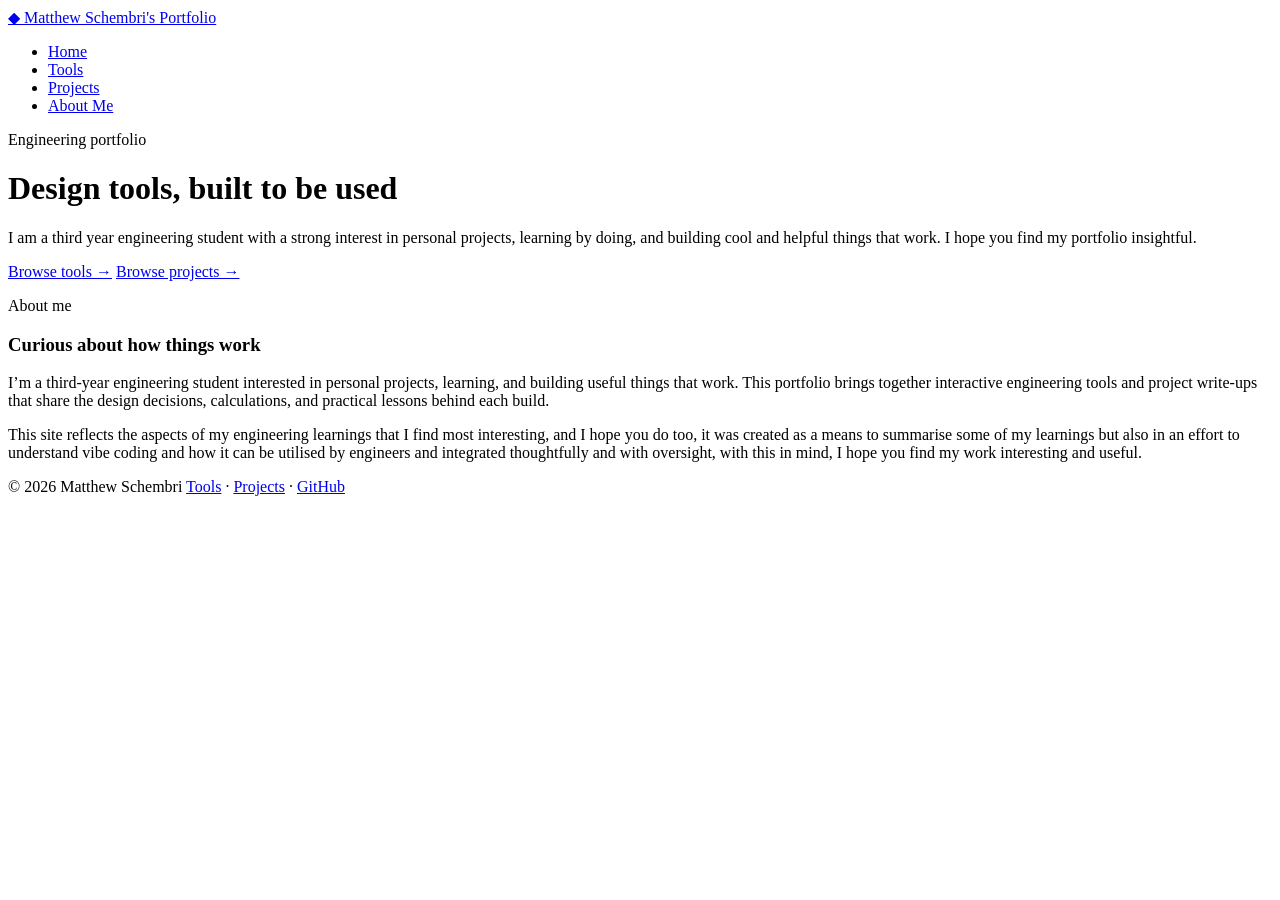
==== index.html @ 9297a8b3 "about me changes" ====
<!DOCTYPE html>
<html lang="en-AU">
<head>
  <meta charset="utf-8">
  <meta name="viewport" content="width=device-width, initial-scale=1">
  <meta name="description" content="Engineering portfolio - interactive design tools, calculators and project documentation.">
  <title>Home | Portfolio</title>
  <link rel="stylesheet" href="assets/site.css">
</head>
<body class="glow">

<nav class="nav" aria-label="Main">
  <div class="nav-in">
    <a class="brand" href="index.html"><span class="mark">◆</span> Matthew Schembri's Portfolio</a>
    <ul>
      <li><a href="index.html" aria-current="page">Home</a></li>
      <li><a href="tools.html">Tools</a></li>
      <li><a href="projects.html">Projects</a></li>
      <li><a href="#about">About Me</a></li>
    </ul>
  </div>
</nav>

<main>
  <div class="center">
    <div class="hero">
      <p class="eyebrow">Engineering portfolio</p>
      <h1>Design tools, built to be used</h1>
      <p class="lede">I am a third year engineering student with a strong interest in personal projects, learning by doing, and building cool and helpful things that work. I hope you find my portfolio insightful.</p>
      <div class="btn-stack">
        <a class="btn prim" href="tools.html">Browse tools →</a>
        <a class="btn" href="projects.html">Browse projects →</a>
      </div>
    </div>
  </div>

  <section class="panel note" id="about" aria-labelledby="about-title">
    <p class="eyebrow">About me</p>
    <h3 id="about-title">Curious about how things work</h3>
    <p>I’m a third-year engineering student interested in personal projects, learning, and building useful things that work. This portfolio brings together interactive engineering tools and project write-ups that share the design decisions, calculations, and practical lessons behind each build.</p>
    <p>This site reflects the aspects of my engineering learnings that I find most interesting, and I hope you do too, it was created as a means to summarise some of my learnings but also in an effort to understand vibe coding and how it can be utilised by engineers and integrated thoughtfully and with oversight, with this in mind, I hope you find my work interesting and useful.</p>
  </section>
</main>

<footer class="site"><div>
  <span>© <span id="yr"></span> Matthew Schembri</span>
  <span><a href="tools.html">Tools</a> · <a href="projects.html">Projects</a> · <a href="https://github.com/">GitHub</a></span>
</div></footer>

<script>document.getElementById('yr').textContent=new Date().getFullYear();</script>
</body>
</html>
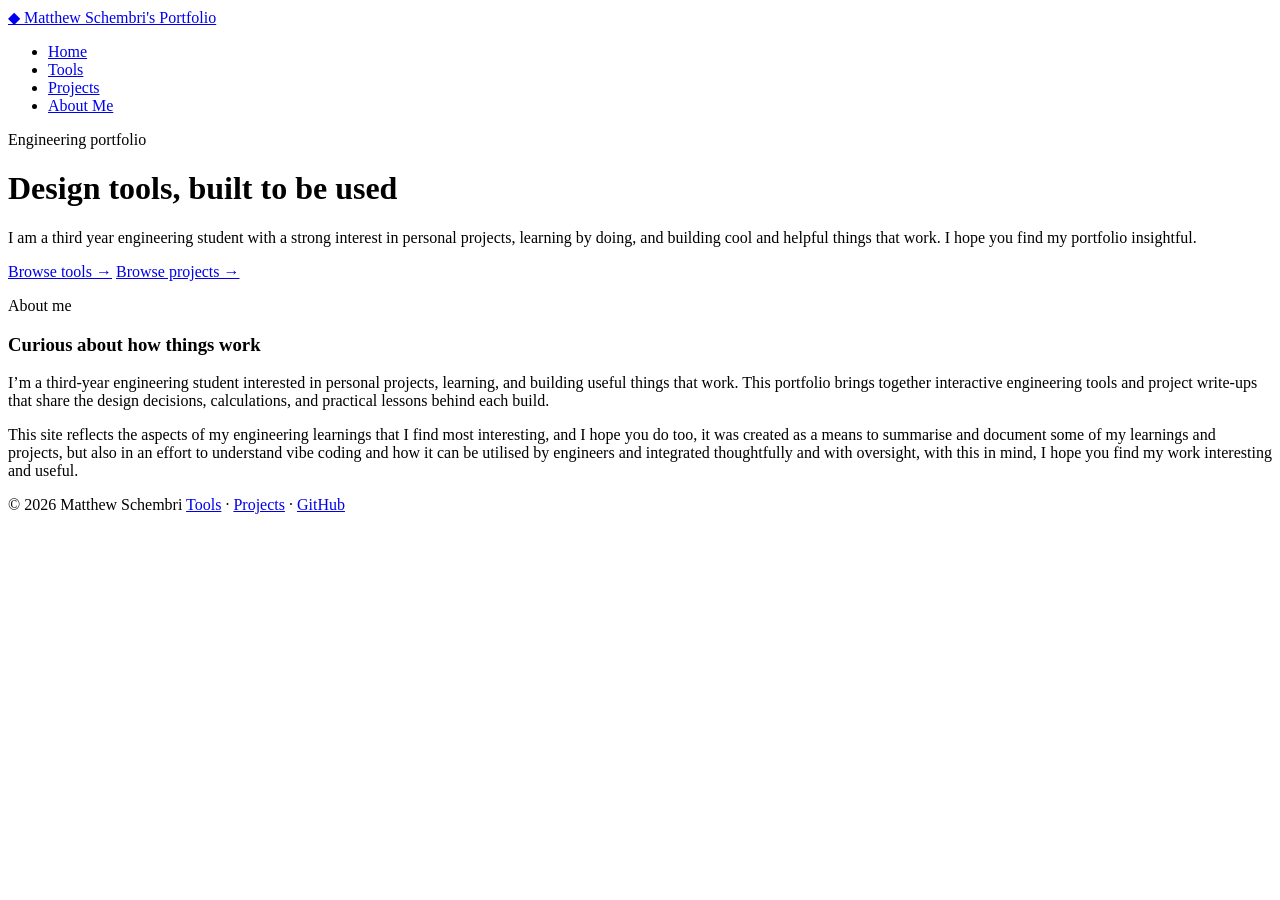
==== commit 23e3f00b: "text changes to home" ====
--- a/index.html
+++ b/index.html
@@ -38,7 +38,7 @@
     <p class="eyebrow">About me</p>
     <h3 id="about-title">Curious about how things work</h3>
     <p>I’m a third-year engineering student interested in personal projects, learning, and building useful things that work. This portfolio brings together interactive engineering tools and project write-ups that share the design decisions, calculations, and practical lessons behind each build.</p>
-    <p>This site reflects the aspects of my engineering learnings that I find most interesting, and I hope you do too, it was created as a means to summarise some of my learnings but also in an effort to understand vibe coding and how it can be utilised by engineers and integrated thoughtfully and with oversight, with this in mind, I hope you find my work interesting and useful.</p>
+    <p>This site reflects the aspects of my engineering learnings that I find most interesting, and I hope you do too, it was created as a means to summarise and document some of my learnings and projects, but also in an effort to understand vibe coding and how it can be utilised by engineers and integrated thoughtfully and with oversight, with this in mind, I hope you find my work interesting and useful.</p>
   </section>
 </main>
 
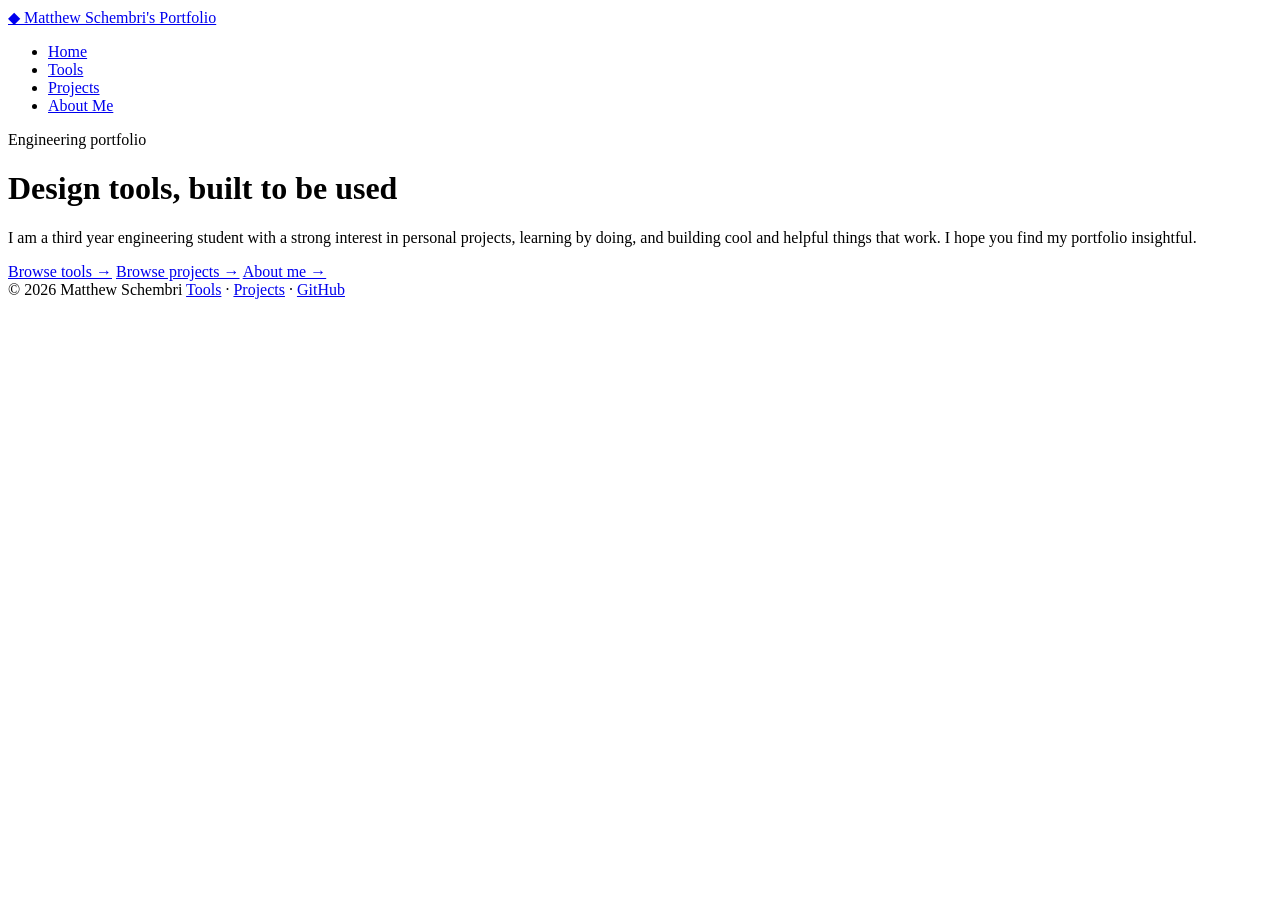
==== commit 38482888: "About me changes" ====
--- a/index.html
+++ b/index.html
@@ -16,7 +16,7 @@
       <li><a href="index.html" aria-current="page">Home</a></li>
       <li><a href="tools.html">Tools</a></li>
       <li><a href="projects.html">Projects</a></li>
-      <li><a href="#about">About Me</a></li>
+      <li><a href="about.html">About Me</a></li>
     </ul>
   </div>
 </nav>
@@ -30,16 +30,10 @@
       <div class="btn-stack">
         <a class="btn prim" href="tools.html">Browse tools →</a>
         <a class="btn" href="projects.html">Browse projects →</a>
+        <a class="btn" href="about.html">About me →</a>
       </div>
     </div>
   </div>
-
-  <section class="panel note" id="about" aria-labelledby="about-title">
-    <p class="eyebrow">About me</p>
-    <h3 id="about-title">Curious about how things work</h3>
-    <p>I’m a third-year engineering student interested in personal projects, learning, and building useful things that work. This portfolio brings together interactive engineering tools and project write-ups that share the design decisions, calculations, and practical lessons behind each build.</p>
-    <p>This site reflects the aspects of my engineering learnings that I find most interesting, and I hope you do too, it was created as a means to summarise and document some of my learnings and projects, but also in an effort to understand vibe coding and how it can be utilised by engineers and integrated thoughtfully and with oversight, with this in mind, I hope you find my work interesting and useful.</p>
-  </section>
 </main>
 
 <footer class="site"><div>
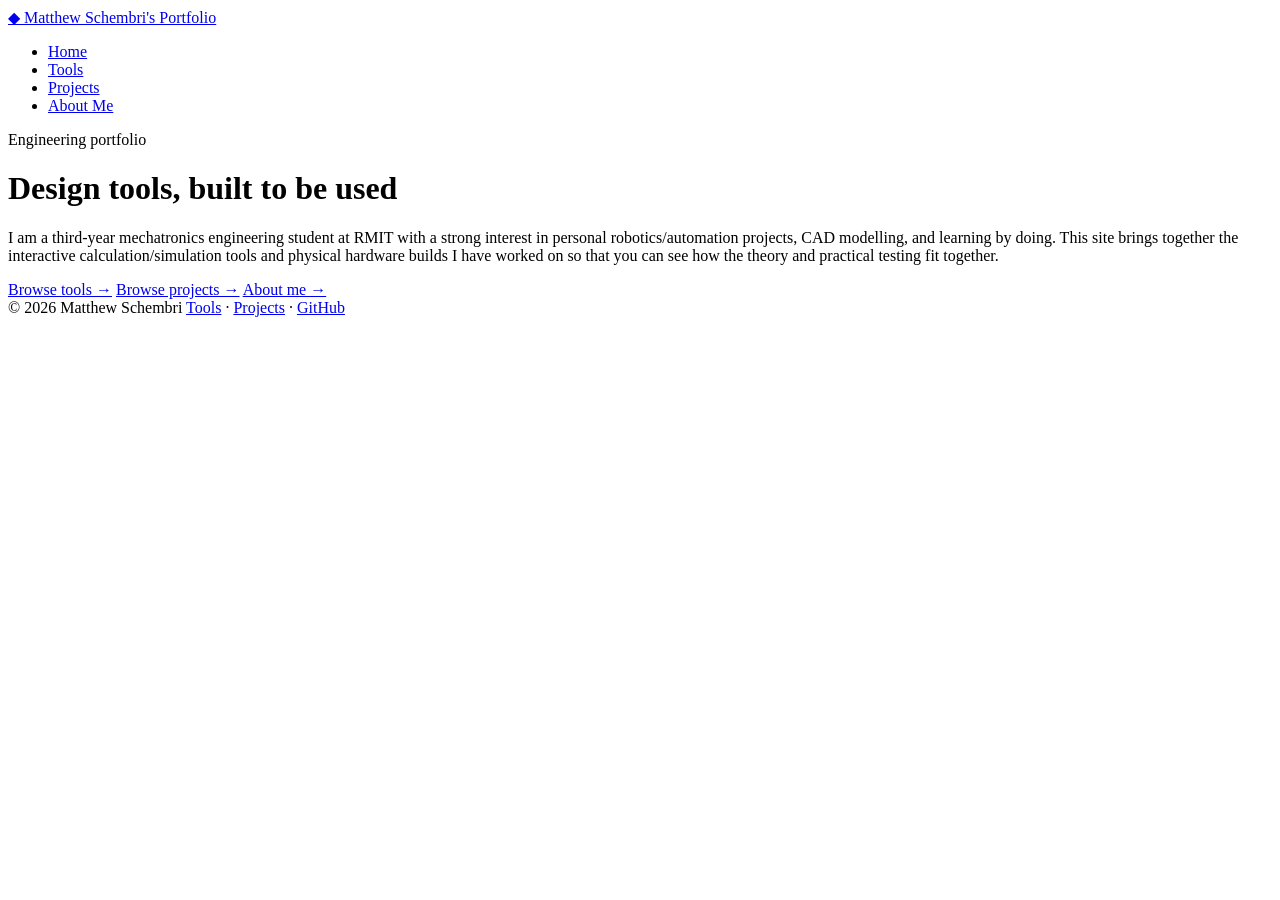
==== commit d8a3ffae: "style(index.html): adopt empirical RMIT/Gmail Matthew voice and remove em-dashes/semicolons" ====
--- a/index.html
+++ b/index.html
@@ -26,7 +26,7 @@
     <div class="hero">
       <p class="eyebrow">Engineering portfolio</p>
       <h1>Design tools, built to be used</h1>
-      <p class="lede">I am a third year engineering student with a strong interest in personal projects, learning by doing, and building cool and helpful things that work. I hope you find my portfolio insightful.</p>
+      <p class="lede">I am a third-year mechatronics engineering student at RMIT with a strong interest in personal robotics/automation projects, CAD modelling, and learning by doing. This site brings together the interactive calculation/simulation tools and physical hardware builds I have worked on so that you can see how the theory and practical testing fit together.</p>
       <div class="btn-stack">
         <a class="btn prim" href="tools.html">Browse tools →</a>
         <a class="btn" href="projects.html">Browse projects →</a>
@@ -38,9 +38,9 @@
 
 <footer class="site"><div>
   <span>© <span id="yr"></span> Matthew Schembri</span>
-  <span><a href="tools.html">Tools</a> · <a href="projects.html">Projects</a> · <a href="https://github.com/">GitHub</a></span>
+  <span><a href="tools.html">Tools</a> · <a href="projects.html">Projects</a> · <a href="https://github.com/schema11">GitHub</a></span>
 </div></footer>
 
 <script>document.getElementById('yr').textContent=new Date().getFullYear();</script>
 </body>
-</html>+</html>
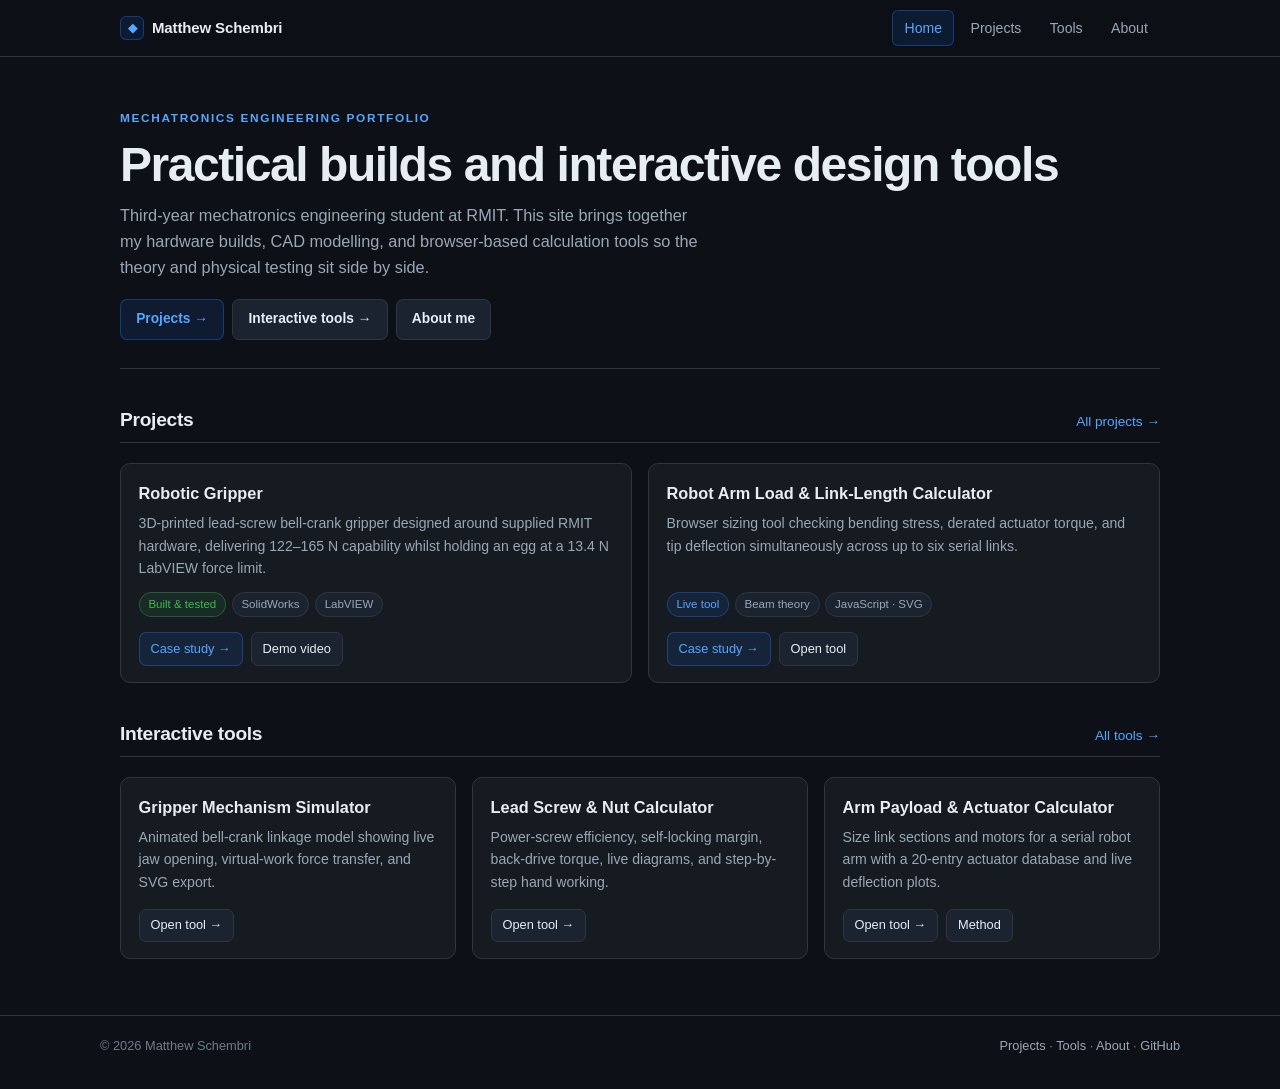
==== commit 552ded4c: "refactor: simplify portfolio UI, shared assets, and project pages" ====
--- a/index.html
+++ b/index.html
@@ -3,44 +3,113 @@
 <head>
   <meta charset="utf-8">
   <meta name="viewport" content="width=device-width, initial-scale=1">
-  <meta name="description" content="Engineering portfolio - interactive design tools, calculators and project documentation.">
-  <title>Home | Portfolio</title>
+  <meta name="description" content="Matthew Schembri - mechatronics engineering portfolio, hardware builds and interactive design calculators.">
+  <title>Matthew Schembri | Engineering Portfolio</title>
   <link rel="stylesheet" href="assets/site.css">
 </head>
-<body class="glow">
+<body>
 
 <nav class="nav" aria-label="Main">
   <div class="nav-in">
-    <a class="brand" href="index.html"><span class="mark">◆</span> Matthew Schembri's Portfolio</a>
+    <a class="brand" href="index.html"><span class="mark">◆</span> Matthew Schembri</a>
     <ul>
       <li><a href="index.html" aria-current="page">Home</a></li>
+      <li><a href="projects.html">Projects</a></li>
       <li><a href="tools.html">Tools</a></li>
-      <li><a href="projects.html">Projects</a></li>
-      <li><a href="about.html">About Me</a></li>
+      <li><a href="about.html">About</a></li>
     </ul>
   </div>
 </nav>
 
 <main>
-  <div class="center">
-    <div class="hero">
-      <p class="eyebrow">Engineering portfolio</p>
-      <h1>Design tools, built to be used</h1>
-      <p class="lede">I am a third-year mechatronics engineering student at RMIT with a strong interest in personal robotics/automation projects, CAD modelling, and learning by doing. This site brings together the interactive calculation/simulation tools and physical hardware builds I have worked on so that you can see how the theory and practical testing fit together.</p>
-      <div class="btn-stack">
-        <a class="btn prim" href="tools.html">Browse tools →</a>
-        <a class="btn" href="projects.html">Browse projects →</a>
-        <a class="btn" href="about.html">About me →</a>
+  <section class="hero">
+    <p class="eyebrow">Mechatronics Engineering Portfolio</p>
+    <h1>Practical builds and interactive design tools</h1>
+    <p class="lede">Third-year mechatronics engineering student at RMIT. This site brings together my hardware builds, CAD modelling, and browser-based calculation tools so the theory and physical testing sit side by side.</p>
+    <div class="btn-row">
+      <a class="btn prim" href="projects.html">Projects →</a>
+      <a class="btn" href="tools.html">Interactive tools →</a>
+      <a class="btn" href="about.html">About me</a>
+    </div>
+  </section>
+
+  <div class="section-hd">
+    <h2>Projects</h2>
+    <a href="projects.html">All projects →</a>
+  </div>
+  <div class="grid">
+    <article class="card">
+      <div class="body">
+        <h3>Robotic Gripper</h3>
+        <p>3D-printed lead-screw bell-crank gripper designed around supplied RMIT hardware, delivering 122–165 N capability whilst holding an egg at a 13.4 N LabVIEW force limit.</p>
+        <ul class="chips">
+          <li class="chip ok">Built &amp; tested</li>
+          <li class="chip">SolidWorks</li>
+          <li class="chip">LabVIEW</li>
+        </ul>
+        <div class="btn-row">
+          <a class="btn prim sm" href="projects/gripper.html">Case study →</a>
+          <a class="btn sm" href="projects/gripper.html#final">Demo video</a>
+        </div>
       </div>
-    </div>
+    </article>
+
+    <article class="card">
+      <div class="body">
+        <h3>Robot Arm Load &amp; Link-Length Calculator</h3>
+        <p>Browser sizing tool checking bending stress, derated actuator torque, and tip deflection simultaneously across up to six serial links.</p>
+        <ul class="chips">
+          <li class="chip live">Live tool</li>
+          <li class="chip">Beam theory</li>
+          <li class="chip">JavaScript · SVG</li>
+        </ul>
+        <div class="btn-row">
+          <a class="btn prim sm" href="projects/robot-arm.html">Case study →</a>
+          <a class="btn sm" href="tools/armActuatorCalculation.html">Open tool</a>
+        </div>
+      </div>
+    </article>
+  </div>
+
+  <div class="section-hd">
+    <h2>Interactive tools</h2>
+    <a href="tools.html">All tools →</a>
+  </div>
+  <div class="grid">
+    <article class="card">
+      <div class="body">
+        <h3>Gripper Mechanism Simulator</h3>
+        <p>Animated bell-crank linkage model showing live jaw opening, virtual-work force transfer, and SVG export.</p>
+        <div class="btn-row"><a class="btn sm" href="tools/gripper-mechanism.html">Open tool →</a></div>
+      </div>
+    </article>
+
+    <article class="card">
+      <div class="body">
+        <h3>Lead Screw &amp; Nut Calculator</h3>
+        <p>Power-screw efficiency, self-locking margin, back-drive torque, live diagrams, and step-by-step hand working.</p>
+        <div class="btn-row"><a class="btn sm" href="tools/lead-screw-calculator.html">Open tool →</a></div>
+      </div>
+    </article>
+
+    <article class="card">
+      <div class="body">
+        <h3>Arm Payload &amp; Actuator Calculator</h3>
+        <p>Size link sections and motors for a serial robot arm with a 20-entry actuator database and live deflection plots.</p>
+        <div class="btn-row">
+          <a class="btn sm" href="tools/armActuatorCalculation.html">Open tool →</a>
+          <a class="btn sm" href="tools/armToolExplanation.html">Method</a>
+        </div>
+      </div>
+    </article>
   </div>
 </main>
 
 <footer class="site"><div>
   <span>© <span id="yr"></span> Matthew Schembri</span>
-  <span><a href="tools.html">Tools</a> · <a href="projects.html">Projects</a> · <a href="https://github.com/schema11">GitHub</a></span>
+  <span><a href="projects.html">Projects</a> · <a href="tools.html">Tools</a> · <a href="about.html">About</a> · <a href="https://github.com/schema11" target="_blank" rel="noopener">GitHub</a></span>
 </div></footer>
 
-<script>document.getElementById('yr').textContent=new Date().getFullYear();</script>
+<script src="assets/site.js"></script>
 </body>
 </html>
--- a/assets/site.css
+++ b/assets/site.css
@@ -0,0 +1,587 @@
+/* ============================================================
+   Matthew Schembri Portfolio - Shared Styles
+   ============================================================ */
+:root {
+  color-scheme: dark;
+  --bg: #0d1117;
+  --surface: #161b22;
+  --surface-2: #1c2330;
+  --inset: #010409;
+  --line: #30363d;
+  --text: #e6edf3;
+  --muted: #9aa7b4;
+  --faint: #6e7b8a;
+  --accent: #58a6ff;
+  --accent-bg: #1f6feb1f;
+  --accent-line: #1f6feb66;
+  --ok: #3fb950;
+  --warn: #d29922;
+  --bad: #f85149;
+  --violet: #8957e5;
+  --mono: ui-monospace, SFMono-Regular, Consolas, monospace;
+  --maxw: 1080px;
+}
+
+*, *::before, *::after { box-sizing: border-box; }
+html { scroll-behavior: smooth; scroll-padding-top: 4.5rem; }
+body {
+  margin: 0;
+  min-height: 100vh;
+  display: flex;
+  flex-direction: column;
+  background: var(--bg);
+  color: var(--text);
+  font: 15.5px/1.6 -apple-system, BlinkMacSystemFont, "Segoe UI", Roboto, Helvetica, Arial, sans-serif;
+}
+a { color: var(--accent); text-decoration-thickness: 1px; text-underline-offset: 2px; }
+img { max-width: 100%; height: auto; }
+hr { border: 0; border-top: 1px solid var(--line); margin: 2rem 0; }
+
+/* ---------- Navigation ---------- */
+.nav {
+  position: sticky;
+  top: 0;
+  z-index: 50;
+  background: #0d1117ee;
+  backdrop-filter: blur(8px);
+  border-bottom: 1px solid var(--line);
+}
+.nav-in {
+  max-width: var(--maxw);
+  margin: 0 auto;
+  padding: .65rem 1.25rem;
+  display: flex;
+  flex-wrap: wrap;
+  gap: .75rem 1rem;
+  align-items: center;
+  justify-content: space-between;
+}
+.wide-page .nav-in, .wide-page footer.site div { max-width: 1400px; }
+.brand {
+  display: flex;
+  align-items: center;
+  gap: .5rem;
+  font-weight: 700;
+  font-size: .94rem;
+  color: var(--text);
+  text-decoration: none;
+  letter-spacing: -.01em;
+}
+.brand .mark {
+  width: 24px;
+  height: 24px;
+  display: grid;
+  place-items: center;
+  border: 1px solid var(--accent-line);
+  background: var(--accent-bg);
+  border-radius: 6px;
+  color: var(--accent);
+  font-size: .75rem;
+}
+.nav ul {
+  display: flex;
+  flex-wrap: wrap;
+  gap: .25rem;
+  margin: 0;
+  padding: 0;
+  list-style: none;
+}
+.nav ul a {
+  display: block;
+  padding: .35rem .7rem;
+  border-radius: 6px;
+  font-size: .88rem;
+  color: var(--muted);
+  text-decoration: none;
+  border: 1px solid transparent;
+  transition: color .15s, background-color .15s, border-color .15s;
+}
+.nav ul a:hover { color: var(--text); background: var(--surface-2); border-color: var(--line); }
+.nav ul a[aria-current="page"] { color: var(--accent); background: var(--accent-bg); border-color: var(--accent-line); }
+
+/* ---------- Layout & Type ---------- */
+main {
+  flex: 1 0 auto;
+  width: 100%;
+  max-width: var(--maxw);
+  margin: 0 auto;
+  padding: 2.25rem 1.25rem 3.5rem;
+}
+main.narrow { max-width: 820px; }
+main.wide { max-width: 1400px; padding-top: 1.5rem; }
+
+.eyebrow {
+  margin: 0 0 .55rem;
+  color: var(--accent);
+  font-size: .74rem;
+  font-weight: 700;
+  letter-spacing: .14em;
+  text-transform: uppercase;
+}
+.eyebrow a { color: inherit; text-decoration: none; }
+.eyebrow a:hover { text-decoration: underline; }
+h1 { margin: 0 0 .5rem; font-size: clamp(1.75rem, 4.2vw, 2.5rem); line-height: 1.15; letter-spacing: -.03em; }
+h2 {
+  margin: 2.25rem 0 .85rem;
+  font-size: 1.2rem;
+  letter-spacing: -.015em;
+  padding-bottom: .4rem;
+  border-bottom: 1px solid var(--line);
+}
+h3 { margin: 1.5rem 0 .45rem; font-size: 1rem; color: var(--accent); }
+.lede { margin: .6rem 0 0; color: var(--muted); font-size: 1.02rem; max-width: 64ch; }
+p, li { max-width: 72ch; }
+.muted { color: var(--muted); }
+.small { font-size: .82rem; }
+code {
+  font-family: var(--mono);
+  font-size: .85em;
+  background: var(--surface-2);
+  padding: .1em .35em;
+  border-radius: 4px;
+  color: #ffa657;
+}
+
+/* ---------- Buttons & Chips ---------- */
+.btn {
+  display: inline-flex;
+  align-items: center;
+  justify-content: center;
+  gap: .4rem;
+  padding: .55rem .95rem;
+  border: 1px solid var(--line);
+  border-radius: 7px;
+  background: var(--surface-2);
+  color: var(--text);
+  font: inherit;
+  font-size: .86rem;
+  font-weight: 600;
+  text-decoration: none;
+  cursor: pointer;
+  transition: background-color .15s, border-color .15s, color .15s;
+}
+.btn:hover { border-color: var(--accent); color: var(--accent); }
+.btn:focus-visible { outline: 2px solid var(--accent); outline-offset: 2px; }
+.btn.prim { border-color: var(--accent-line); background: var(--accent-bg); color: var(--accent); }
+.btn.prim:hover { background: #1f6feb38; color: var(--text); }
+.btn.sm { padding: .35rem .68rem; font-size: .8rem; font-weight: 500; }
+.btn.on { background: #1f6feb33; border-color: var(--accent); color: var(--accent); }
+.btn-row { display: flex; flex-wrap: wrap; gap: .5rem; margin-top: 1.15rem; }
+
+.chips { display: flex; flex-wrap: wrap; gap: .35rem; margin: .75rem 0 0; padding: 0; list-style: none; }
+.chip {
+  display: inline-block;
+  font-size: .72rem;
+  padding: .16rem .55rem;
+  border-radius: 99px;
+  border: 1px solid var(--line);
+  color: var(--muted);
+  background: var(--surface-2);
+}
+.chip.ok { color: var(--ok); border-color: #3fb95055; background: #3fb9501a; }
+.chip.live { color: var(--accent); border-color: var(--accent-line); background: var(--accent-bg); }
+.chip.warn { color: var(--warn); border-color: #d2992255; background: #d299221a; }
+.chip.bad { color: var(--bad); border-color: #f8514955; background: #f851491a; }
+
+/* ---------- Cards & Panels ---------- */
+.grid {
+  display: grid;
+  grid-template-columns: repeat(auto-fit, minmax(290px, 1fr));
+  gap: 1rem;
+  margin-top: 1.25rem;
+}
+.card {
+  display: flex;
+  flex-direction: column;
+  background: var(--surface);
+  border: 1px solid var(--line);
+  border-radius: 10px;
+  overflow: hidden;
+  transition: border-color .15s;
+}
+.card:hover { border-color: var(--accent-line); }
+.card .thumb { background: var(--surface-2); border-bottom: 1px solid var(--line); padding: .4rem; }
+.card .thumb svg { display: block; width: 100%; height: auto; }
+.card .body { padding: 1rem 1.1rem; display: flex; flex-direction: column; flex: 1; }
+.card h3 { margin: 0 0 .35rem; font-size: 1.02rem; color: var(--text); }
+.card p { margin: 0; font-size: .88rem; color: var(--muted); flex: 1; }
+.card .btn-row { margin-top: .95rem; }
+
+.panel {
+  background: var(--surface);
+  border: 1px solid var(--line);
+  border-radius: 10px;
+  padding: 1rem 1.15rem;
+  margin: 1.15rem 0;
+}
+.panel.note { border-left: 3px solid var(--accent); }
+.panel.caution { border-left: 3px solid var(--warn); }
+.panel h3 { margin-top: 0; }
+.panel > :last-child { margin-bottom: 0; }
+details.panel summary { cursor: pointer; font-weight: 600; color: var(--accent); font-size: .9rem; }
+
+/* ---------- Home Hero & Sections ---------- */
+.hero {
+  padding: 1rem 0 1.75rem;
+  border-bottom: 1px solid var(--line);
+}
+.hero h1 { font-size: clamp(2rem, 5vw, 3rem); }
+.section-hd {
+  display: flex;
+  flex-wrap: wrap;
+  align-items: baseline;
+  justify-content: space-between;
+  gap: .5rem;
+  margin: 2.25rem 0 .85rem;
+  padding-bottom: .4rem;
+  border-bottom: 1px solid var(--line);
+}
+.section-hd h2 { margin: 0; padding: 0; border: 0; }
+.section-hd a { font-size: .85rem; text-decoration: none; }
+
+/* ---------- Meta, Tables, Steps ---------- */
+.meta {
+  display: grid;
+  grid-template-columns: auto 1fr;
+  gap: .4rem 1.1rem;
+  margin: 1.25rem 0 0;
+  font-size: .88rem;
+}
+.meta dt {
+  color: var(--faint);
+  text-transform: uppercase;
+  letter-spacing: .06em;
+  font-size: .7rem;
+  padding-top: .2rem;
+}
+.meta dd { margin: 0; color: var(--text); }
+
+.scroll { overflow-x: auto; margin: .85rem 0; }
+.spec-tbl { width: 100%; border-collapse: collapse; font-size: .85rem; margin: .9rem 0; }
+.spec-tbl th, .spec-tbl td { border: 1px solid var(--line); padding: .42rem .6rem; text-align: left; vertical-align: top; }
+.spec-tbl th {
+  background: var(--surface-2);
+  color: var(--muted);
+  font-weight: 600;
+  font-size: .74rem;
+  text-transform: uppercase;
+  letter-spacing: .05em;
+}
+.spec-tbl td:first-child { color: var(--muted); }
+
+.steps { counter-reset: s; list-style: none; padding: 0; margin: .9rem 0; }
+.steps li { counter-increment: s; position: relative; padding: 0 0 .7rem 2.1rem; }
+.steps li::before {
+  content: counter(s);
+  position: absolute;
+  left: 0;
+  top: .05rem;
+  width: 1.45rem;
+  height: 1.45rem;
+  border-radius: 50%;
+  background: var(--surface-2);
+  border: 1px solid var(--line);
+  color: var(--accent);
+  font-size: .75rem;
+  text-align: center;
+  line-height: 1.35rem;
+}
+
+.eq-box {
+  background: var(--inset);
+  border: 1px solid var(--line);
+  border-radius: 8px;
+  padding: .75rem .9rem;
+  margin: .75rem 0;
+  font: .86rem/1.6 var(--mono);
+  overflow-x: auto;
+}
+
+/* ---------- Tabs ---------- */
+.tabs {
+  display: flex;
+  flex-wrap: wrap;
+  gap: .25rem;
+  margin: 1.5rem 0 0;
+  padding: .25rem;
+  background: var(--surface-2);
+  border: 1px solid var(--line);
+  border-radius: 9px;
+  position: sticky;
+  top: 3.2rem;
+  z-index: 20;
+}
+.tabs button {
+  flex: 1 1 auto;
+  min-width: max-content;
+  background: none;
+  border: 1px solid transparent;
+  color: var(--muted);
+  font: inherit;
+  font-size: .85rem;
+  padding: .45rem .8rem;
+  border-radius: 6px;
+  cursor: pointer;
+  white-space: nowrap;
+}
+.tabs button:hover { color: var(--text); background: #ffffff08; }
+.tabs button[aria-selected="true"] { background: var(--accent-bg); color: var(--accent); border-color: var(--accent-line); }
+.tabpanel { padding-top: .35rem; }
+.tabpanel[hidden] { display: none; }
+.tabpanel > h2:first-of-type { margin-top: 1.35rem; }
+
+/* ---------- Media, Evidence, Lightbox ---------- */
+.evidence {
+  margin: 1.25rem 0;
+  border: 1px solid var(--line);
+  border-radius: 10px;
+  overflow: hidden;
+  background: var(--surface);
+}
+.evidence header {
+  display: flex;
+  flex-wrap: wrap;
+  gap: .6rem;
+  align-items: center;
+  justify-content: space-between;
+  padding: .5rem .85rem;
+  background: var(--surface-2);
+  border-bottom: 1px solid var(--line);
+  font-size: .8rem;
+  color: var(--muted);
+}
+.evidence .tag { font-weight: 600; color: var(--text); }
+.evidence iframe { display: block; width: 100%; height: 600px; border: 0; background: var(--bg); }
+.evidence figcaption { padding: .6rem .85rem; font-size: .78rem; color: var(--muted); border-top: 1px solid var(--line); }
+
+.media-grid {
+  display: grid;
+  grid-template-columns: repeat(auto-fill, minmax(260px, 1fr));
+  gap: .85rem;
+  margin: 1rem 0;
+}
+.media-grid figure {
+  margin: 0;
+  background: var(--surface);
+  border: 1px solid var(--line);
+  border-radius: 9px;
+  overflow: hidden;
+}
+.media-grid img {
+  display: block;
+  width: 100%;
+  aspect-ratio: 4 / 3;
+  object-fit: cover;
+  background: var(--surface-2);
+  cursor: zoom-in;
+}
+.media-grid img:hover { opacity: .88; }
+.media-grid figcaption { padding: .5rem .7rem; font-size: .78rem; color: var(--muted); }
+
+.videowrap {
+  margin: 1rem 0;
+  background: #000;
+  border: 1px solid var(--line);
+  border-radius: 10px;
+  overflow: hidden;
+}
+.videowrap iframe { display: block; width: 100%; aspect-ratio: 16 / 9; border: 0; }
+.videowrap figcaption { padding: .65rem .85rem; font-size: .8rem; color: var(--muted); background: var(--surface); border-top: 1px solid var(--line); }
+
+#lb {
+  position: fixed;
+  inset: 0;
+  z-index: 200;
+  display: none;
+  place-items: center;
+  background: #0d1117f2;
+  padding: 1.5rem;
+  cursor: zoom-out;
+}
+#lb.on { display: grid; }
+#lb img { max-width: 100%; max-height: 82vh; border-radius: 8px; border: 1px solid var(--line); }
+#lb p { margin: .7rem 0 0; color: var(--muted); font-size: .84rem; text-align: center; }
+#lb button {
+  position: absolute;
+  top: 1rem;
+  right: 1rem;
+  background: var(--surface-2);
+  color: var(--text);
+  border: 1px solid var(--line);
+  border-radius: 7px;
+  padding: .35rem .65rem;
+  cursor: pointer;
+}
+
+/* ---------- Shared Tool Primitives ---------- */
+.tool-grid {
+  display: grid;
+  grid-template-columns: minmax(0, 1fr) minmax(0, 1fr);
+  gap: 1rem;
+  align-items: start;
+  margin-top: 1.25rem;
+}
+.tool-grid.sidebar { grid-template-columns: 310px minmax(0, 1fr); }
+.tool-grid.calc { grid-template-columns: minmax(0, 390px) minmax(0, 1fr); }
+.tool-col { min-width: 0; }
+.tool-card {
+  background: var(--surface);
+  border: 1px solid var(--line);
+  border-radius: 10px;
+  padding: .95rem 1.05rem;
+  margin-bottom: 1rem;
+}
+.tool-card h2 {
+  margin: 0 0 .8rem;
+  padding: 0;
+  border: 0;
+  font-size: .78rem;
+  letter-spacing: .08em;
+  text-transform: uppercase;
+  color: var(--muted);
+  display: flex;
+  align-items: center;
+  justify-content: space-between;
+  gap: .5rem;
+}
+.row2 { display: grid; grid-template-columns: 1fr 1fr; gap: .7rem; }
+.field { display: block; margin: 0 0 .7rem; color: var(--muted); font-size: .8rem; }
+.field[hidden] { display: none; }
+.field > span { display: block; margin-bottom: .22rem; color: var(--text); font-weight: 600; }
+.field input[type="number"], .field select {
+  width: 100%;
+  padding: .42rem .55rem;
+  background: var(--inset);
+  color: var(--text);
+  border: 1px solid var(--line);
+  border-radius: 6px;
+  font: inherit;
+}
+.field input:focus, .field select:focus { outline: none; border-color: var(--accent); }
+.field input:disabled, .field select:disabled { opacity: .45; cursor: not-allowed; }
+.slider { display: block; margin: 0 0 .58rem; font-size: .8rem; }
+.slider .top { display: flex; justify-content: space-between; gap: .5rem; }
+.slider output { color: var(--accent); font-variant-numeric: tabular-nums; font-size: .78rem; }
+.slider input[type="range"] { width: 100%; margin: .15rem 0 0; accent-color: var(--accent); }
+.check { display: flex; align-items: center; gap: .45rem; font-size: .8rem; margin: 0 0 .45rem; cursor: pointer; }
+.check input { accent-color: var(--accent); }
+.toggles { display: flex; flex-wrap: wrap; gap: .35rem; margin: 0 0 .75rem; }
+.toggle { position: relative; }
+.toggle input { position: absolute; width: 1px; height: 1px; opacity: 0; }
+.toggle span {
+  display: inline-block;
+  padding: .28rem .6rem;
+  border: 1px solid var(--line);
+  border-radius: 99px;
+  font-size: .76rem;
+  cursor: pointer;
+  background: var(--surface-2);
+  color: var(--muted);
+  user-select: none;
+}
+.toggle input:checked + span { background: var(--accent-bg); border-color: var(--accent-line); color: var(--accent); }
+.toggle input:focus-visible + span { outline: 2px solid var(--accent); outline-offset: 2px; }
+.group-lbl { font-weight: 600; font-size: .8rem; margin: .35rem 0 .4rem; }
+
+.kpi-grid { display: grid; grid-template-columns: repeat(auto-fit, minmax(145px, 1fr)); gap: .55rem; }
+.kpi {
+  background: var(--surface-2);
+  border: 1px solid var(--line);
+  border-radius: 8px;
+  padding: .6rem .7rem;
+}
+.kpi.hero { border-color: var(--accent-line); background: var(--accent-bg); }
+.kpi small, .kpi > span {
+  display: flex;
+  align-items: center;
+  justify-content: space-between;
+  gap: .3rem;
+  color: var(--muted);
+  font-size: .73rem;
+  font-weight: 600;
+  letter-spacing: .02em;
+}
+.kpi b, .kpi .big {
+  display: block;
+  margin: .15rem 0 0;
+  font: 700 1.35rem/1.2 var(--mono);
+  font-variant-numeric: tabular-nums;
+}
+.kpi.hero b { color: var(--accent); }
+.kpi i { font-style: normal; font-size: .72rem; color: var(--muted); }
+
+.kv {
+  display: flex;
+  justify-content: space-between;
+  gap: .75rem;
+  padding: .36rem 0;
+  border-bottom: 1px dashed var(--line);
+  font-size: .8rem;
+}
+.kv:last-of-type { border-bottom: 0; }
+.kv b { font-variant-numeric: tabular-nums; text-align: right; }
+
+.badge {
+  display: block;
+  padding: .55rem .75rem;
+  border-radius: 8px;
+  font-weight: 600;
+  font-size: .82rem;
+  margin: .65rem 0 .35rem;
+}
+.badge.good { background: #3fb9501a; color: var(--ok); border: 1px solid #3fb95055; }
+.badge.warn { background: #d299221a; color: var(--warn); border: 1px solid #d2992255; }
+.badge.bad { background: #f851491a; color: var(--bad); border: 1px solid #f8514955; }
+
+.code-box {
+  background: var(--inset);
+  color: var(--text);
+  border: 1px solid var(--line);
+  border-radius: 8px;
+  padding: .85rem;
+  overflow-x: auto;
+  font: 11.5px/1.6 var(--mono);
+  margin: 0;
+  white-space: pre;
+}
+
+.v-ok { color: var(--ok); }
+.v-wn { color: var(--warn); }
+.v-bd { color: var(--bad); }
+
+/* ---------- Footer ---------- */
+footer.site {
+  border-top: 1px solid var(--line);
+  margin-top: auto;
+  padding: 1.25rem 1.25rem 2rem;
+  color: var(--faint);
+  font-size: .8rem;
+}
+footer.site div {
+  max-width: var(--maxw);
+  margin: 0 auto;
+  display: flex;
+  flex-wrap: wrap;
+  gap: .6rem 1.25rem;
+  justify-content: space-between;
+}
+footer.site a { color: var(--muted); text-decoration: none; }
+footer.site a:hover { color: var(--accent); }
+
+/* ---------- Embed & Responsive ---------- */
+body.embedded .nav,
+body.embedded footer.site,
+body.embedded .hide-embed { display: none !important; }
+body.embedded main { padding: .65rem; max-width: none; }
+
+@media (max-width: 960px) {
+  .tool-grid, .tool-grid.sidebar, .tool-grid.calc { grid-template-columns: 1fr; }
+}
+@media (max-width: 700px) {
+  .tabs { position: static; }
+  .evidence iframe { height: 460px; }
+  .row2 { grid-template-columns: 1fr; }
+}
+@media (prefers-reduced-motion: reduce) {
+  * { transition: none !important; scroll-behavior: auto; }
+}
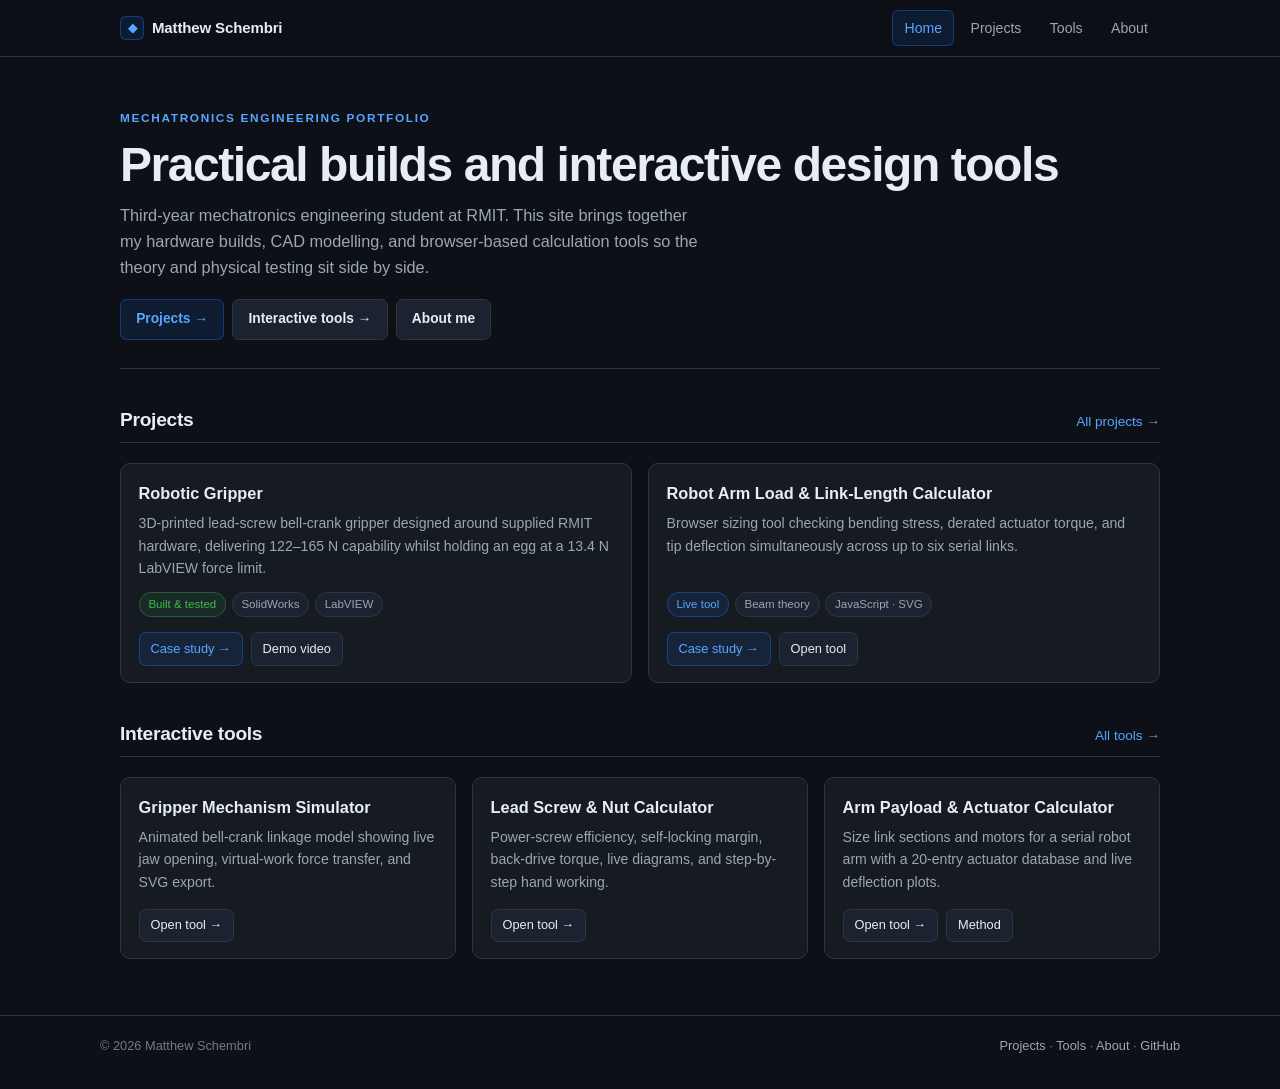
==== commit ea1fea71: "feat: centralise portfolio copy in content.js and bind core/project pages" ====
--- a/index.html
+++ b/index.html
@@ -11,7 +11,7 @@
 
 <nav class="nav" aria-label="Main">
   <div class="nav-in">
-    <a class="brand" href="index.html"><span class="mark">◆</span> Matthew Schembri</a>
+    <a class="brand" href="index.html"><span class="mark">◆</span> <span data-text="site.brand"></span></a>
     <ul>
       <li><a href="index.html" aria-current="page">Home</a></li>
       <li><a href="projects.html">Projects</a></li>
@@ -23,9 +23,9 @@
 
 <main>
   <section class="hero">
-    <p class="eyebrow">Mechatronics Engineering Portfolio</p>
-    <h1>Practical builds and interactive design tools</h1>
-    <p class="lede">Third-year mechatronics engineering student at RMIT. This site brings together my hardware builds, CAD modelling, and browser-based calculation tools so the theory and physical testing sit side by side.</p>
+    <p class="eyebrow" data-text="home.eyebrow"></p>
+    <h1 data-text="home.title"></h1>
+    <p class="lede" data-text="home.lede"></p>
     <div class="btn-row">
       <a class="btn prim" href="projects.html">Projects →</a>
       <a class="btn" href="tools.html">Interactive tools →</a>
@@ -34,14 +34,14 @@
   </section>
 
   <div class="section-hd">
-    <h2>Projects</h2>
+    <h2 data-text="home.projectsHeading"></h2>
     <a href="projects.html">All projects →</a>
   </div>
   <div class="grid">
     <article class="card">
       <div class="body">
-        <h3>Robotic Gripper</h3>
-        <p>3D-printed lead-screw bell-crank gripper designed around supplied RMIT hardware, delivering 122–165 N capability whilst holding an egg at a 13.4 N LabVIEW force limit.</p>
+        <h3 data-text="cards.gripper.homeTitle"></h3>
+        <p data-text="cards.gripper.homeSummary"></p>
         <ul class="chips">
           <li class="chip ok">Built &amp; tested</li>
           <li class="chip">SolidWorks</li>
@@ -56,8 +56,8 @@
 
     <article class="card">
       <div class="body">
-        <h3>Robot Arm Load &amp; Link-Length Calculator</h3>
-        <p>Browser sizing tool checking bending stress, derated actuator torque, and tip deflection simultaneously across up to six serial links.</p>
+        <h3 data-text="cards.robotArm.title"></h3>
+        <p data-text="cards.robotArm.homeSummary"></p>
         <ul class="chips">
           <li class="chip live">Live tool</li>
           <li class="chip">Beam theory</li>
@@ -72,30 +72,30 @@
   </div>
 
   <div class="section-hd">
-    <h2>Interactive tools</h2>
+    <h2 data-text="home.toolsHeading"></h2>
     <a href="tools.html">All tools →</a>
   </div>
   <div class="grid">
     <article class="card">
       <div class="body">
-        <h3>Gripper Mechanism Simulator</h3>
-        <p>Animated bell-crank linkage model showing live jaw opening, virtual-work force transfer, and SVG export.</p>
+        <h3 data-text="cards.gripperSim.homeTitle"></h3>
+        <p data-text="cards.gripperSim.homeSummary"></p>
         <div class="btn-row"><a class="btn sm" href="tools/gripper-mechanism.html">Open tool →</a></div>
       </div>
     </article>
 
     <article class="card">
       <div class="body">
-        <h3>Lead Screw &amp; Nut Calculator</h3>
-        <p>Power-screw efficiency, self-locking margin, back-drive torque, live diagrams, and step-by-step hand working.</p>
+        <h3 data-text="cards.leadScrew.homeTitle"></h3>
+        <p data-text="cards.leadScrew.homeSummary"></p>
         <div class="btn-row"><a class="btn sm" href="tools/lead-screw-calculator.html">Open tool →</a></div>
       </div>
     </article>
 
     <article class="card">
       <div class="body">
-        <h3>Arm Payload &amp; Actuator Calculator</h3>
-        <p>Size link sections and motors for a serial robot arm with a 20-entry actuator database and live deflection plots.</p>
+        <h3 data-text="cards.robotArm.homeToolTitle"></h3>
+        <p data-text="cards.robotArm.homeToolSummary"></p>
         <div class="btn-row">
           <a class="btn sm" href="tools/armActuatorCalculation.html">Open tool →</a>
           <a class="btn sm" href="tools/armToolExplanation.html">Method</a>
@@ -106,10 +106,11 @@
 </main>
 
 <footer class="site"><div>
-  <span>© <span id="yr"></span> Matthew Schembri</span>
+  <span>© <span id="yr"></span> <span data-text="site.brand"></span></span>
   <span><a href="projects.html">Projects</a> · <a href="tools.html">Tools</a> · <a href="about.html">About</a> · <a href="https://github.com/schema11" target="_blank" rel="noopener">GitHub</a></span>
 </div></footer>
 
+<script src="content.js"></script>
 <script src="assets/site.js"></script>
 </body>
 </html>
--- a/assets/site.css
+++ b/assets/site.css
@@ -492,10 +492,7 @@
 }
 .kpi.hero { border-color: var(--accent-line); background: var(--accent-bg); }
 .kpi small, .kpi > span {
-  display: flex;
-  align-items: center;
-  justify-content: space-between;
-  gap: .3rem;
+  display: block;
   color: var(--muted);
   font-size: .73rem;
   font-weight: 600;
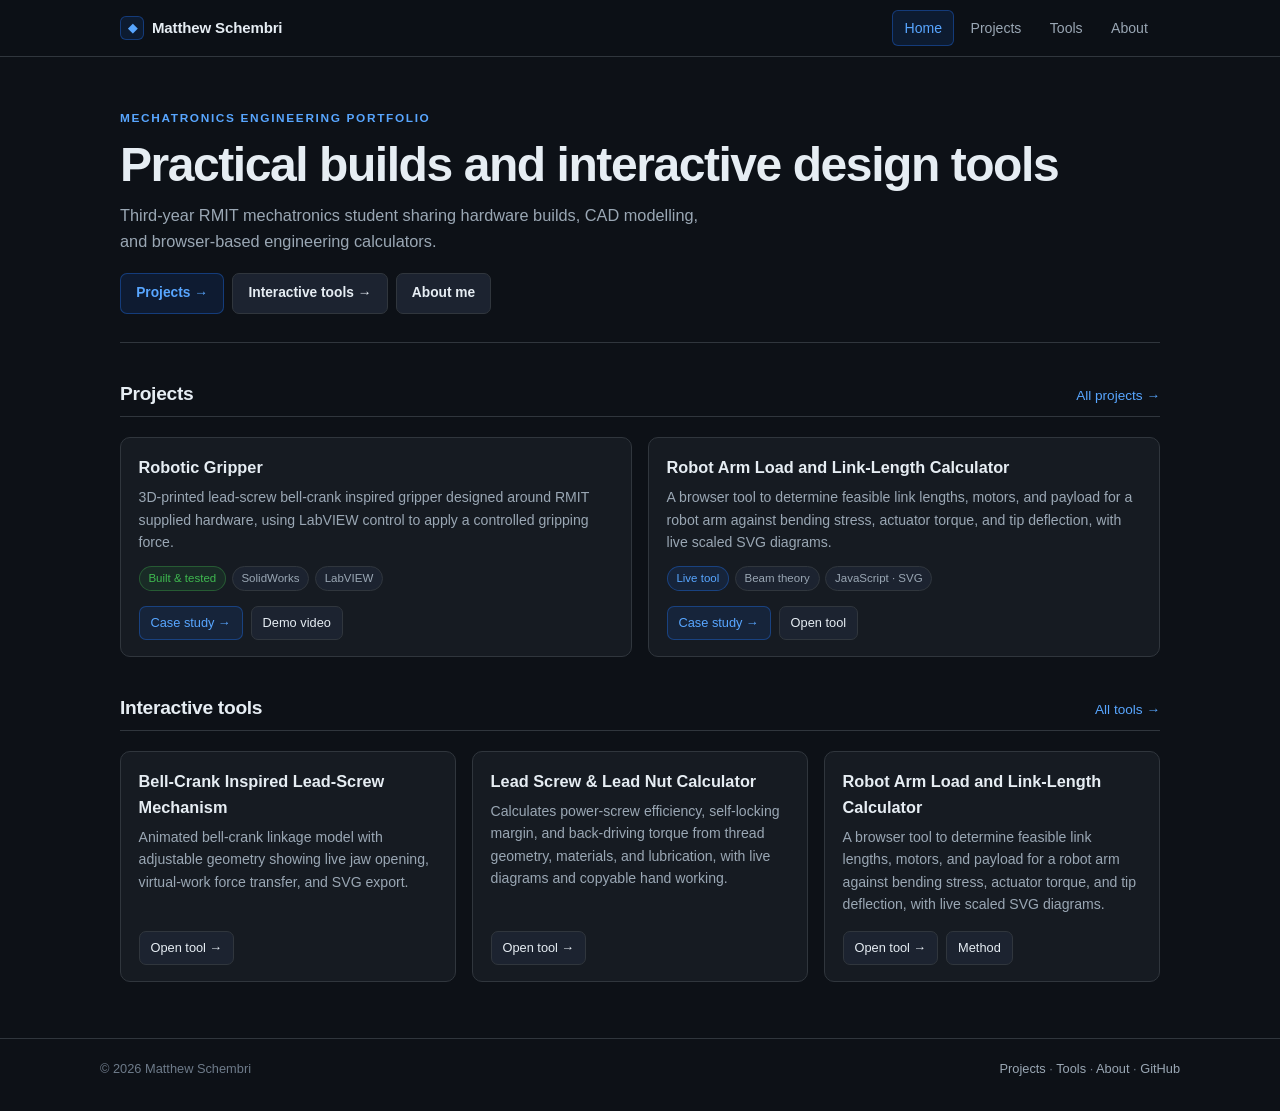
==== commit ce758af7: "Unify project and tool titles/descriptions in content.js and pages" ====
--- a/index.html
+++ b/index.html
@@ -40,8 +40,8 @@
   <div class="grid">
     <article class="card">
       <div class="body">
-        <h3 data-text="cards.gripper.homeTitle"></h3>
-        <p data-text="cards.gripper.homeSummary"></p>
+        <h3 data-text="gripper.title"></h3>
+        <p data-text="gripper.description"></p>
         <ul class="chips">
           <li class="chip ok">Built &amp; tested</li>
           <li class="chip">SolidWorks</li>
@@ -56,8 +56,8 @@
 
     <article class="card">
       <div class="body">
-        <h3 data-text="cards.robotArm.title"></h3>
-        <p data-text="cards.robotArm.homeSummary"></p>
+        <h3 data-text="robotArm.title"></h3>
+        <p data-text="robotArm.description"></p>
         <ul class="chips">
           <li class="chip live">Live tool</li>
           <li class="chip">Beam theory</li>
@@ -78,24 +78,24 @@
   <div class="grid">
     <article class="card">
       <div class="body">
-        <h3 data-text="cards.gripperSim.homeTitle"></h3>
-        <p data-text="cards.gripperSim.homeSummary"></p>
+        <h3 data-text="gripperSim.title"></h3>
+        <p data-text="gripperSim.description"></p>
         <div class="btn-row"><a class="btn sm" href="tools/gripper-mechanism.html">Open tool →</a></div>
       </div>
     </article>
 
     <article class="card">
       <div class="body">
-        <h3 data-text="cards.leadScrew.homeTitle"></h3>
-        <p data-text="cards.leadScrew.homeSummary"></p>
+        <h3 data-text="leadScrew.title"></h3>
+        <p data-text="leadScrew.description"></p>
         <div class="btn-row"><a class="btn sm" href="tools/lead-screw-calculator.html">Open tool →</a></div>
       </div>
     </article>
 
     <article class="card">
       <div class="body">
-        <h3 data-text="cards.robotArm.homeToolTitle"></h3>
-        <p data-text="cards.robotArm.homeToolSummary"></p>
+        <h3 data-text="robotArm.title"></h3>
+        <p data-text="robotArm.description"></p>
         <div class="btn-row">
           <a class="btn sm" href="tools/armActuatorCalculation.html">Open tool →</a>
           <a class="btn sm" href="tools/armToolExplanation.html">Method</a>
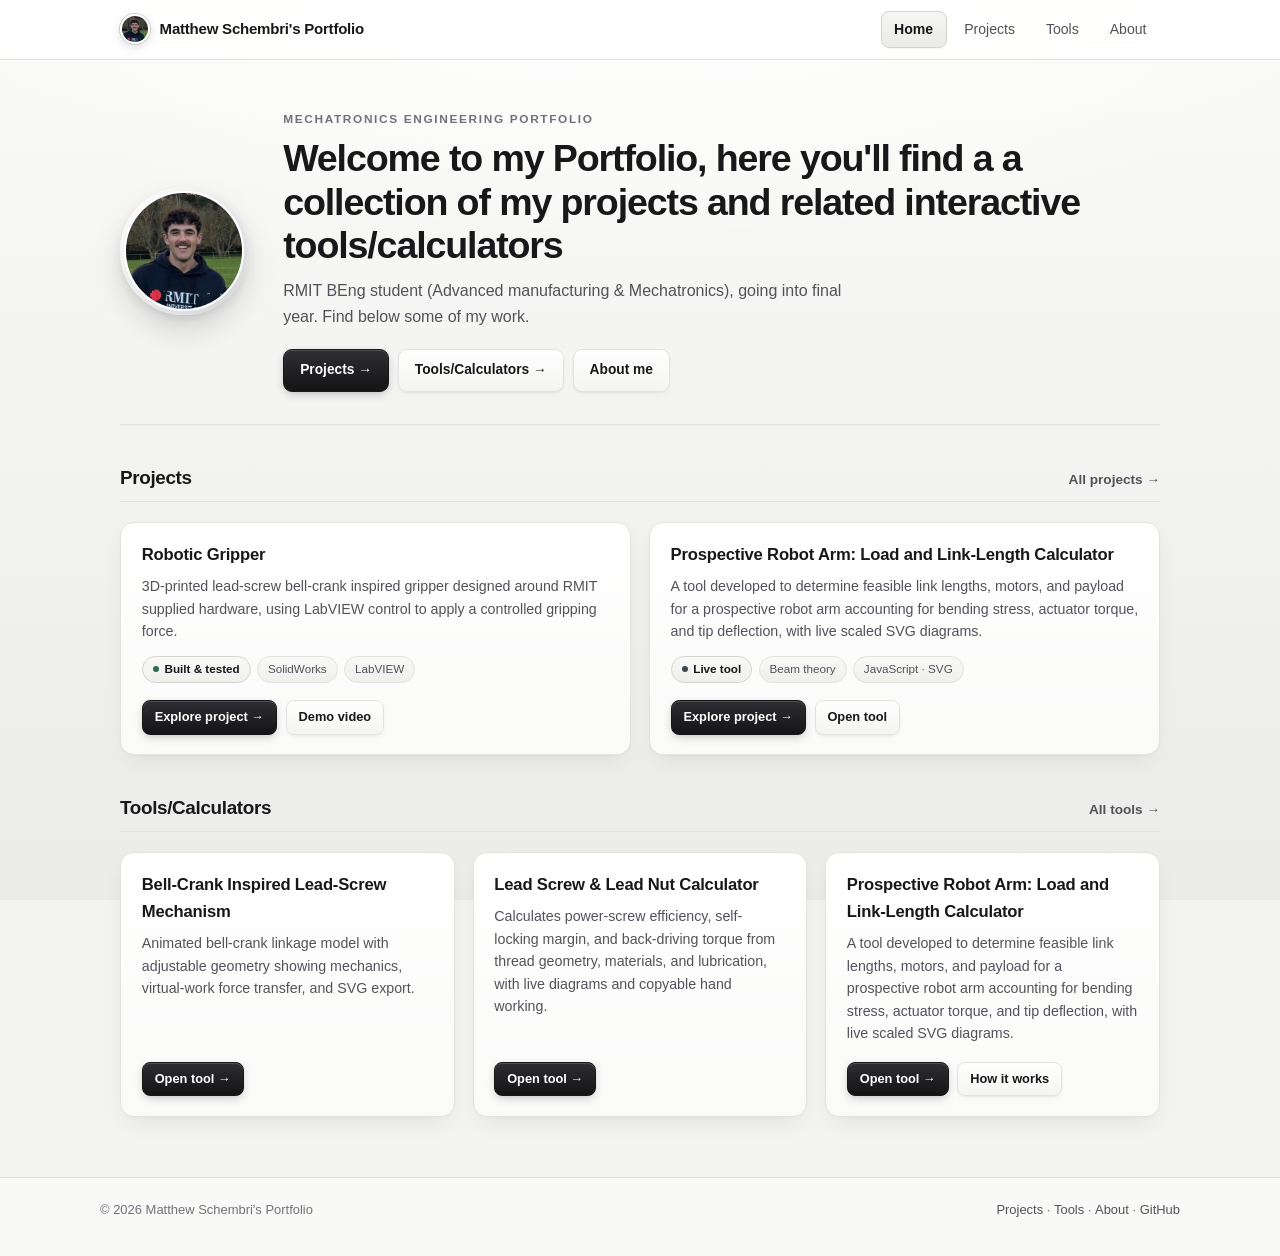
==== commit fb3099b6: "Update home, index, about, and project pages with portrait bubble, light SVGs, and refreshed CTAs" ====
--- a/index.html
+++ b/index.html
@@ -11,7 +11,7 @@
 
 <nav class="nav" aria-label="Main">
   <div class="nav-in">
-    <a class="brand" href="index.html"><span class="mark">◆</span> <span data-text="site.brand"></span></a>
+    <a class="brand" href="index.html"><img class="brand-avatar" src="assets/media/profile.svg" alt="" width="30" height="30"> <span data-text="site.brand"></span></a>
     <ul>
       <li><a href="index.html" aria-current="page">Home</a></li>
       <li><a href="projects.html">Projects</a></li>
@@ -22,14 +22,19 @@
 </nav>
 
 <main>
-  <section class="hero">
-    <p class="eyebrow" data-text="home.eyebrow"></p>
-    <h1 data-text="home.title"></h1>
-    <p class="lede" data-text="home.lede"></p>
-    <div class="btn-row">
-      <a class="btn prim" href="projects.html">Projects →</a>
-      <a class="btn" href="tools.html">Interactive tools →</a>
-      <a class="btn" href="about.html">About me</a>
+  <section class="hero hero-profile">
+    <div class="avatar-ring">
+      <img src="assets/media/profile.svg" alt="Matthew Schembri" width="120" height="120">
+    </div>
+    <div class="hero-copy">
+      <p class="eyebrow" data-text="home.eyebrow"></p>
+      <h1 data-text="home.title"></h1>
+      <p class="lede" data-text="home.lede"></p>
+      <div class="btn-row">
+        <a class="btn prim" href="projects.html">Projects →</a>
+        <a class="btn" href="tools.html">Tools/Calculators →</a>
+        <a class="btn" href="about.html">About me</a>
+      </div>
     </div>
   </section>
 
@@ -48,7 +53,7 @@
           <li class="chip">LabVIEW</li>
         </ul>
         <div class="btn-row">
-          <a class="btn prim sm" href="projects/gripper.html">Case study →</a>
+          <a class="btn prim sm" href="projects/gripper.html">Explore project →</a>
           <a class="btn sm" href="projects/gripper.html#final">Demo video</a>
         </div>
       </div>
@@ -64,7 +69,7 @@
           <li class="chip">JavaScript · SVG</li>
         </ul>
         <div class="btn-row">
-          <a class="btn prim sm" href="projects/robot-arm.html">Case study →</a>
+          <a class="btn prim sm" href="projects/robot-arm.html">Explore project →</a>
           <a class="btn sm" href="tools/armActuatorCalculation.html">Open tool</a>
         </div>
       </div>
@@ -80,7 +85,7 @@
       <div class="body">
         <h3 data-text="gripperSim.title"></h3>
         <p data-text="gripperSim.description"></p>
-        <div class="btn-row"><a class="btn sm" href="tools/gripper-mechanism.html">Open tool →</a></div>
+        <div class="btn-row"><a class="btn prim sm" href="tools/gripper-mechanism.html">Open tool →</a></div>
       </div>
     </article>
 
@@ -88,7 +93,7 @@
       <div class="body">
         <h3 data-text="leadScrew.title"></h3>
         <p data-text="leadScrew.description"></p>
-        <div class="btn-row"><a class="btn sm" href="tools/lead-screw-calculator.html">Open tool →</a></div>
+        <div class="btn-row"><a class="btn prim sm" href="tools/lead-screw-calculator.html">Open tool →</a></div>
       </div>
     </article>
 
@@ -97,8 +102,8 @@
         <h3 data-text="robotArm.title"></h3>
         <p data-text="robotArm.description"></p>
         <div class="btn-row">
-          <a class="btn sm" href="tools/armActuatorCalculation.html">Open tool →</a>
-          <a class="btn sm" href="tools/armToolExplanation.html">Method</a>
+          <a class="btn prim sm" href="tools/armActuatorCalculation.html">Open tool →</a>
+          <a class="btn sm" href="tools/armToolExplanation.html">How it works</a>
         </div>
       </div>
     </article>
--- a/assets/site.css
+++ b/assets/site.css
@@ -1,55 +1,106 @@
 /* ============================================================
-   Matthew Schembri Portfolio - Shared Styles
+   Matthew Schembri Portfolio - Soft Studio Elevation Styles
    ============================================================ */
 :root {
-  color-scheme: dark;
-  --bg: #0d1117;
-  --surface: #161b22;
-  --surface-2: #1c2330;
-  --inset: #010409;
-  --line: #30363d;
-  --text: #e6edf3;
-  --muted: #9aa7b4;
-  --faint: #6e7b8a;
-  --accent: #58a6ff;
-  --accent-bg: #1f6feb1f;
-  --accent-line: #1f6feb66;
-  --ok: #3fb950;
-  --warn: #d29922;
-  --bad: #f85149;
-  --violet: #8957e5;
+  color-scheme: light;
+  --bg: #f3f3f1;
+  --bg-top: #fafaf8;
+  --bg-bot: #ebebea;
+  --surface: #ffffff;
+  --surface-grad: linear-gradient(180deg, #ffffff 0%, #fafaf9 100%);
+  --surface-2: #f4f4f2;
+  --inset: #f3f3f0;
+  --line: #e2e2de;
+  --line-strong: #ccccc6;
+  --text: #18181b;
+  --muted: #52525b;
+  --faint: #71717a;
+  --accent: #18181b;
+  --accent-bg: linear-gradient(180deg, #f5f5f3 0%, #eaeae6 100%);
+  --accent-line: #d4d4ce;
+  --ok: #2d6a4f;
+  --ok-bg: #eef5f1;
+  --ok-line: #c4dccd;
+  --warn: #9a6700;
+  --warn-bg: #fcf6e8;
+  --warn-line: #e8d5a8;
+  --bad: #b9382c;
+  --bad-bg: #fbf0ef;
+  --bad-line: #ebc9c5;
+  --violet: #5a5470;
+  --shadow-sm: 0 1px 2px rgba(24, 24, 27, .05), 0 3px 10px -4px rgba(24, 24, 27, .06);
+  --shadow-md: 0 1px 2px rgba(24, 24, 27, .04), 0 10px 26px -8px rgba(24, 24, 27, .09);
+  --shadow-lg: 0 6px 14px rgba(24, 24, 27, .06), 0 22px 42px -12px rgba(24, 24, 27, .15);
+  --shadow-btn: 0 3px 10px -2px rgba(24, 24, 27, .28), inset 0 1px 0 rgba(255, 255, 255, .16);
   --mono: ui-monospace, SFMono-Regular, Consolas, monospace;
   --maxw: 1080px;
 }
 
 *, *::before, *::after { box-sizing: border-box; }
-html { scroll-behavior: smooth; scroll-padding-top: 4.5rem; }
+html { scroll-behavior: smooth; scroll-padding-top: 4.8rem; }
 body {
   margin: 0;
   min-height: 100vh;
   display: flex;
   flex-direction: column;
-  background: var(--bg);
-  color: var(--text);
-  font: 15.5px/1.6 -apple-system, BlinkMacSystemFont, "Segoe UI", Roboto, Helvetica, Arial, sans-serif;
-}
-a { color: var(--accent); text-decoration-thickness: 1px; text-underline-offset: 2px; }
+  background-color: var(--bg);
+  background-image:
+    radial-gradient(ellipse 85% 40% at 50% 0%, #ffffff 0%, transparent 68%),
+    linear-gradient(180deg, var(--bg-top) 0%, var(--bg-bot) 100%);
+  background-attachment: fixed;
+  color: var(--text);
+  font: 15.5px/1.62 -apple-system, BlinkMacSystemFont, "Segoe UI", Roboto, Helvetica, Arial, sans-serif;
+  -webkit-font-smoothing: antialiased;
+}
+a { color: var(--text); text-decoration-thickness: 1px; text-underline-offset: 3px; text-decoration-color: var(--line-strong); transition: color .15s, text-decoration-color .15s; }
+a:hover { text-decoration-color: var(--text); }
 img { max-width: 100%; height: auto; }
-hr { border: 0; border-top: 1px solid var(--line); margin: 2rem 0; }
+hr { border: 0; border-top: 1px solid var(--line); margin: 2.25rem 0; }
+
+/* ---------- Entrance & Micro-Animations ---------- */
+@keyframes fadeUp {
+  from { opacity: 0; transform: translateY(14px); }
+  to   { opacity: 1; transform: translateY(0); }
+}
+@keyframes popIn {
+  from { opacity: 0; transform: scale(.93) translateY(8px); }
+  to   { opacity: 1; transform: scale(1) translateY(0); }
+}
+@keyframes panelReveal {
+  from { opacity: 0; transform: translateY(8px); }
+  to   { opacity: 1; transform: translateY(0); }
+}
+.has-anim .reveal {
+  opacity: 0;
+  transform: translateY(16px);
+  transition: opacity .52s cubic-bezier(.22, 1, .36, 1) var(--d, 0ms),
+              transform .52s cubic-bezier(.22, 1, .36, 1) var(--d, 0ms);
+}
+.has-anim .reveal.in {
+  opacity: 1;
+  transform: translateY(0);
+}
+.tabpanel.anim-in { animation: panelReveal .32s cubic-bezier(.22, 1, .36, 1) both; }
 
 /* ---------- Navigation ---------- */
 .nav {
   position: sticky;
   top: 0;
   z-index: 50;
-  background: #0d1117ee;
-  backdrop-filter: blur(8px);
+  background: rgba(255, 255, 255, .78);
+  backdrop-filter: blur(12px);
+  -webkit-backdrop-filter: blur(12px);
   border-bottom: 1px solid var(--line);
+  transition: box-shadow .22s ease, background-color .22s ease;
+}
+.nav.scrolled {
+  background: rgba(255, 255, 255, .90);
+  box-shadow: 0 6px 22px -10px rgba(24, 24, 27, .12);
 }
 .nav-in {
   max-width: var(--maxw);
   margin: 0 auto;
-  padding: .65rem 1.25rem;
+  padding: .68rem 1.25rem;
   display: flex;
   flex-wrap: wrap;
   gap: .75rem 1rem;
@@ -60,23 +111,25 @@
 .brand {
   display: flex;
   align-items: center;
-  gap: .5rem;
+  gap: .6rem;
   font-weight: 700;
   font-size: .94rem;
   color: var(--text);
   text-decoration: none;
-  letter-spacing: -.01em;
-}
-.brand .mark {
-  width: 24px;
-  height: 24px;
-  display: grid;
-  place-items: center;
-  border: 1px solid var(--accent-line);
-  background: var(--accent-bg);
-  border-radius: 6px;
-  color: var(--accent);
-  font-size: .75rem;
+  letter-spacing: -.015em;
+}
+.brand-avatar {
+  width: 30px;
+  height: 30px;
+  border-radius: 50%;
+  object-fit: cover;
+  border: 2px solid #ffffff;
+  box-shadow: 0 0 0 1px var(--line-strong), 0 3px 8px rgba(24, 24, 27, .14);
+  transition: transform .22s cubic-bezier(.22, 1, .36, 1), box-shadow .22s ease;
+}
+.brand:hover .brand-avatar {
+  transform: scale(1.08);
+  box-shadow: 0 0 0 1px var(--muted), 0 5px 12px rgba(24, 24, 27, .2);
 }
 .nav ul {
   display: flex;
@@ -88,16 +141,27 @@
 }
 .nav ul a {
   display: block;
-  padding: .35rem .7rem;
-  border-radius: 6px;
+  padding: .38rem .78rem;
+  border-radius: 8px;
   font-size: .88rem;
+  font-weight: 500;
   color: var(--muted);
   text-decoration: none;
   border: 1px solid transparent;
-  transition: color .15s, background-color .15s, border-color .15s;
-}
-.nav ul a:hover { color: var(--text); background: var(--surface-2); border-color: var(--line); }
-.nav ul a[aria-current="page"] { color: var(--accent); background: var(--accent-bg); border-color: var(--accent-line); }
+  transition: color .16s, background .16s, border-color .16s, box-shadow .16s;
+}
+.nav ul a:hover {
+  color: var(--text);
+  background: var(--surface-2);
+  border-color: var(--line);
+}
+.nav ul a[aria-current="page"] {
+  color: var(--text);
+  font-weight: 600;
+  background: var(--accent-bg);
+  border-color: var(--accent-line);
+  box-shadow: 0 1px 2px rgba(24, 24, 27, .05);
+}
 
 /* ---------- Layout & Type ---------- */
 main {
@@ -105,42 +169,81 @@
   width: 100%;
   max-width: var(--maxw);
   margin: 0 auto;
-  padding: 2.25rem 1.25rem 3.5rem;
-}
-main.narrow { max-width: 820px; }
+  padding: 2.4rem 1.25rem 3.75rem;
+}
+main.narrow { max-width: 840px; }
 main.wide { max-width: 1400px; padding-top: 1.5rem; }
 
 .eyebrow {
-  margin: 0 0 .55rem;
-  color: var(--accent);
+  margin: 0 0 .5rem;
+  color: var(--faint);
   font-size: .74rem;
   font-weight: 700;
   letter-spacing: .14em;
   text-transform: uppercase;
 }
-.eyebrow a { color: inherit; text-decoration: none; }
-.eyebrow a:hover { text-decoration: underline; }
-h1 { margin: 0 0 .5rem; font-size: clamp(1.75rem, 4.2vw, 2.5rem); line-height: 1.15; letter-spacing: -.03em; }
+.eyebrow a { color: var(--muted); text-decoration: none; }
+.eyebrow a:hover { color: var(--text); text-decoration: underline; }
+h1 {
+  margin: 0 0 .5rem;
+  font-size: clamp(1.75rem, 3.8vw, 2.35rem);
+  line-height: 1.16;
+  letter-spacing: -.03em;
+  color: var(--text);
+}
 h2 {
-  margin: 2.25rem 0 .85rem;
-  font-size: 1.2rem;
-  letter-spacing: -.015em;
-  padding-bottom: .4rem;
+  margin: 2.4rem 0 .9rem;
+  font-size: 1.18rem;
+  letter-spacing: -.018em;
+  padding-bottom: .45rem;
   border-bottom: 1px solid var(--line);
-}
-h3 { margin: 1.5rem 0 .45rem; font-size: 1rem; color: var(--accent); }
-.lede { margin: .6rem 0 0; color: var(--muted); font-size: 1.02rem; max-width: 64ch; }
+  color: var(--text);
+}
+h3 { margin: 1.5rem 0 .45rem; font-size: 1rem; color: var(--text); letter-spacing: -.01em; }
+.lede { margin: .65rem 0 0; color: var(--muted); font-size: 1rem; max-width: 64ch; }
 p, li { max-width: 72ch; }
 .muted { color: var(--muted); }
 .small { font-size: .82rem; }
 code {
   font-family: var(--mono);
-  font-size: .85em;
+  font-size: .84em;
   background: var(--surface-2);
-  padding: .1em .35em;
-  border-radius: 4px;
-  color: #ffa657;
-}
+  border: 1px solid var(--line);
+  padding: .1em .36em;
+  border-radius: 5px;
+  color: #27272a;
+}
+
+/* ---------- Circular Portrait Bubble ---------- */
+.hero-profile {
+  display: flex;
+  flex-wrap: wrap;
+  align-items: center;
+  gap: 1.75rem 2.2rem;
+}
+.hero-copy { flex: 1 1 340px; min-width: 0; }
+.avatar-ring {
+  flex: 0 0 auto;
+  padding: 4px;
+  border-radius: 50%;
+  background: linear-gradient(135deg, #ffffff 0%, #d4d4d8 100%);
+  box-shadow: 0 16px 36px -8px rgba(24, 24, 27, .22), 0 4px 12px rgba(24, 24, 27, .08);
+  transition: transform .28s cubic-bezier(.22, 1, .36, 1), box-shadow .28s ease;
+  animation: popIn .55s cubic-bezier(.22, 1, .36, 1) both;
+}
+.avatar-ring:hover {
+  transform: translateY(-3px) scale(1.025);
+  box-shadow: 0 22px 44px -10px rgba(24, 24, 27, .28), 0 6px 16px rgba(24, 24, 27, .10);
+}
+.avatar-ring img {
+  display: block;
+  width: 120px;
+  height: 120px;
+  border-radius: 50%;
+  object-fit: cover;
+  border: 2.5px solid #ffffff;
+}
+.avatar-ring.lg img { width: 132px; height: 132px; }
 
 /* ---------- Buttons & Chips ---------- */
 .btn {
@@ -148,168 +251,260 @@
   align-items: center;
   justify-content: center;
   gap: .4rem;
-  padding: .55rem .95rem;
-  border: 1px solid var(--line);
-  border-radius: 7px;
-  background: var(--surface-2);
+  padding: .56rem 1rem;
+  border: 1px solid var(--line);
+  border-radius: 9px;
+  background: linear-gradient(180deg, #ffffff 0%, #f4f4f2 100%);
   color: var(--text);
   font: inherit;
   font-size: .86rem;
   font-weight: 600;
   text-decoration: none;
   cursor: pointer;
-  transition: background-color .15s, border-color .15s, color .15s;
-}
-.btn:hover { border-color: var(--accent); color: var(--accent); }
-.btn:focus-visible { outline: 2px solid var(--accent); outline-offset: 2px; }
-.btn.prim { border-color: var(--accent-line); background: var(--accent-bg); color: var(--accent); }
-.btn.prim:hover { background: #1f6feb38; color: var(--text); }
-.btn.sm { padding: .35rem .68rem; font-size: .8rem; font-weight: 500; }
-.btn.on { background: #1f6feb33; border-color: var(--accent); color: var(--accent); }
-.btn-row { display: flex; flex-wrap: wrap; gap: .5rem; margin-top: 1.15rem; }
-
-.chips { display: flex; flex-wrap: wrap; gap: .35rem; margin: .75rem 0 0; padding: 0; list-style: none; }
+  box-shadow: var(--shadow-sm);
+  transition: transform .16s cubic-bezier(.22, 1, .36, 1), box-shadow .16s ease, border-color .16s ease, background .16s ease, color .16s ease;
+}
+.btn:hover {
+  transform: translateY(-1.5px);
+  border-color: var(--line-strong);
+  box-shadow: 0 4px 12px -3px rgba(24, 24, 27, .13);
+  color: var(--text);
+}
+.btn:active { transform: translateY(0); }
+.btn:focus-visible { outline: 2px solid var(--text); outline-offset: 2px; }
+.btn.prim {
+  border-color: #18181b;
+  background: linear-gradient(180deg, #2e2e33 0%, #141416 100%);
+  color: #ffffff;
+  box-shadow: var(--shadow-btn);
+}
+.btn.prim:hover {
+  background: linear-gradient(180deg, #3a3a40 0%, #1c1c20 100%);
+  border-color: #27272a;
+  color: #ffffff;
+  box-shadow: 0 8px 20px -4px rgba(24, 24, 27, .35), inset 0 1px 0 rgba(255, 255, 255, .2);
+}
+.btn.sm { padding: .38rem .74rem; font-size: .8rem; font-weight: 600; border-radius: 8px; }
+.btn.on {
+  border-color: #18181b;
+  background: linear-gradient(180deg, #2e2e33 0%, #141416 100%);
+  color: #ffffff;
+}
+.btn-row { display: flex; flex-wrap: wrap; gap: .55rem; margin-top: 1.2rem; }
+
+.chips { display: flex; flex-wrap: wrap; gap: .4rem; margin: .8rem 0 0; padding: 0; list-style: none; }
 .chip {
+  display: inline-flex;
+  align-items: center;
+  gap: .36rem;
+  font-size: .73rem;
+  font-weight: 500;
+  padding: .2rem .62rem;
+  border-radius: 99px;
+  border: 1px solid var(--line);
+  color: var(--muted);
+  background: linear-gradient(180deg, #f8f8f6 0%, #efefec 100%);
+}
+.chip.ok, .chip.live {
+  color: var(--text);
+  font-weight: 600;
+  border-color: var(--accent-line);
+}
+.chip.ok::before, .chip.live::before {
+  content: "";
+  width: 6px;
+  height: 6px;
+  border-radius: 50%;
   display: inline-block;
-  font-size: .72rem;
-  padding: .16rem .55rem;
-  border-radius: 99px;
-  border: 1px solid var(--line);
-  color: var(--muted);
-  background: var(--surface-2);
-}
-.chip.ok { color: var(--ok); border-color: #3fb95055; background: #3fb9501a; }
-.chip.live { color: var(--accent); border-color: var(--accent-line); background: var(--accent-bg); }
-.chip.warn { color: var(--warn); border-color: #d2992255; background: #d299221a; }
-.chip.bad { color: var(--bad); border-color: #f8514955; background: #f851491a; }
+  flex-shrink: 0;
+}
+.chip.ok::before { background: var(--ok); }
+.chip.live::before { background: #3f4652; }
+.chip.warn { color: var(--warn); border-color: var(--warn-line); background: var(--warn-bg); font-weight: 600; }
+.chip.bad { color: var(--bad); border-color: var(--bad-line); background: var(--bad-bg); font-weight: 600; }
 
 /* ---------- Cards & Panels ---------- */
 .grid {
   display: grid;
   grid-template-columns: repeat(auto-fit, minmax(290px, 1fr));
-  gap: 1rem;
+  gap: 1.1rem;
   margin-top: 1.25rem;
 }
 .card {
+  position: relative;
   display: flex;
   flex-direction: column;
-  background: var(--surface);
-  border: 1px solid var(--line);
-  border-radius: 10px;
+  background: var(--surface-grad);
+  border: 1px solid var(--line);
+  border-radius: 14px;
   overflow: hidden;
-  transition: border-color .15s;
-}
-.card:hover { border-color: var(--accent-line); }
-.card .thumb { background: var(--surface-2); border-bottom: 1px solid var(--line); padding: .4rem; }
-.card .thumb svg { display: block; width: 100%; height: auto; }
-.card .body { padding: 1rem 1.1rem; display: flex; flex-direction: column; flex: 1; }
-.card h3 { margin: 0 0 .35rem; font-size: 1.02rem; color: var(--text); }
-.card p { margin: 0; font-size: .88rem; color: var(--muted); flex: 1; }
-.card .btn-row { margin-top: .95rem; }
+  box-shadow: var(--shadow-md);
+  transition: transform .22s cubic-bezier(.22, 1, .36, 1), box-shadow .22s ease, border-color .22s ease;
+}
+.card::before {
+  content: "";
+  position: absolute;
+  top: 0;
+  left: 0;
+  right: 0;
+  height: 2.5px;
+  background: linear-gradient(90deg, #27272a 0%, #a1a1aa 65%, transparent 100%);
+  opacity: 0;
+  transition: opacity .22s ease;
+  z-index: 2;
+}
+.card:hover {
+  transform: translateY(-4px);
+  border-color: var(--line-strong);
+  box-shadow: var(--shadow-lg);
+}
+.card:hover::before { opacity: .85; }
+.card .thumb {
+  background: linear-gradient(180deg, #f5f5f3 0%, #ecece8 100%);
+  border-bottom: 1px solid var(--line);
+  padding: .5rem;
+}
+.card .thumb svg { display: block; width: 100%; height: auto; transition: transform .28s cubic-bezier(.22, 1, .36, 1); }
+.card:hover .thumb svg { transform: scale(1.02); }
+.card .body { padding: 1.2rem 1.3rem; display: flex; flex-direction: column; flex: 1; }
+.card h3 { margin: 0 0 .4rem; font-size: 1.04rem; font-weight: 700; color: var(--text); letter-spacing: -.012em; }
+.card p { margin: 0; font-size: .89rem; color: var(--muted); flex: 1; line-height: 1.58; }
+.card .btn-row { margin-top: 1.05rem; }
 
 .panel {
-  background: var(--surface);
-  border: 1px solid var(--line);
-  border-radius: 10px;
-  padding: 1rem 1.15rem;
-  margin: 1.15rem 0;
-}
-.panel.note { border-left: 3px solid var(--accent); }
-.panel.caution { border-left: 3px solid var(--warn); }
+  background: var(--surface-grad);
+  border: 1px solid var(--line);
+  border-radius: 13px;
+  padding: 1.1rem 1.25rem;
+  margin: 1.2rem 0;
+  box-shadow: var(--shadow-sm);
+}
+.panel.note { border-left: 3.5px solid #27272a; }
+.panel.caution { border-left: 3.5px solid var(--warn); background: linear-gradient(180deg, #fffdf8 0%, #faf6ec 100%); }
 .panel h3 { margin-top: 0; }
 .panel > :last-child { margin-bottom: 0; }
-details.panel summary { cursor: pointer; font-weight: 600; color: var(--accent); font-size: .9rem; }
+details.panel summary { cursor: pointer; font-weight: 600; color: var(--text); font-size: .9rem; }
 
 /* ---------- Home Hero & Sections ---------- */
 .hero {
-  padding: 1rem 0 1.75rem;
+  padding: .75rem 0 2rem;
   border-bottom: 1px solid var(--line);
 }
-.hero h1 { font-size: clamp(2rem, 5vw, 3rem); }
+.hero h1 { font-size: clamp(1.75rem, 3.6vw, 2.35rem); }
+.about-hero {
+  padding: 1.5rem 1.65rem;
+  border-radius: 16px;
+  background: var(--surface-grad);
+  border: 1px solid var(--line);
+  box-shadow: var(--shadow-md);
+  margin-bottom: 1.6rem;
+}
 .section-hd {
   display: flex;
   flex-wrap: wrap;
   align-items: baseline;
   justify-content: space-between;
   gap: .5rem;
-  margin: 2.25rem 0 .85rem;
-  padding-bottom: .4rem;
+  margin: 2.4rem 0 .9rem;
+  padding-bottom: .45rem;
   border-bottom: 1px solid var(--line);
 }
 .section-hd h2 { margin: 0; padding: 0; border: 0; }
-.section-hd a { font-size: .85rem; text-decoration: none; }
+.section-hd a { font-size: .85rem; font-weight: 600; color: var(--muted); text-decoration: none; transition: color .15s, transform .15s; }
+.section-hd a:hover { color: var(--text); transform: translateX(2px); }
 
 /* ---------- Meta, Tables, Steps ---------- */
 .meta {
   display: grid;
   grid-template-columns: auto 1fr;
-  gap: .4rem 1.1rem;
+  gap: .5rem 1.2rem;
   margin: 1.25rem 0 0;
+  padding: 1.05rem 1.25rem;
+  background: var(--surface-grad);
+  border: 1px solid var(--line);
+  border-radius: 13px;
+  box-shadow: var(--shadow-sm);
   font-size: .88rem;
 }
 .meta dt {
   color: var(--faint);
   text-transform: uppercase;
-  letter-spacing: .06em;
+  letter-spacing: .07em;
   font-size: .7rem;
-  padding-top: .2rem;
+  font-weight: 700;
+  padding-top: .22rem;
 }
 .meta dd { margin: 0; color: var(--text); }
 
 .scroll { overflow-x: auto; margin: .85rem 0; }
-.spec-tbl { width: 100%; border-collapse: collapse; font-size: .85rem; margin: .9rem 0; }
-.spec-tbl th, .spec-tbl td { border: 1px solid var(--line); padding: .42rem .6rem; text-align: left; vertical-align: top; }
+.spec-tbl {
+  width: 100%;
+  border-collapse: collapse;
+  font-size: .85rem;
+  margin: .9rem 0;
+  background: var(--surface);
+  border-radius: 10px;
+  overflow: hidden;
+  box-shadow: var(--shadow-sm);
+}
+.spec-tbl th, .spec-tbl td { border: 1px solid var(--line); padding: .48rem .68rem; text-align: left; vertical-align: top; }
 .spec-tbl th {
   background: var(--surface-2);
   color: var(--muted);
-  font-weight: 600;
-  font-size: .74rem;
+  font-weight: 700;
+  font-size: .72rem;
   text-transform: uppercase;
-  letter-spacing: .05em;
-}
-.spec-tbl td:first-child { color: var(--muted); }
+  letter-spacing: .06em;
+}
+.spec-tbl td:first-child { color: var(--muted); font-weight: 500; }
 
 .steps { counter-reset: s; list-style: none; padding: 0; margin: .9rem 0; }
-.steps li { counter-increment: s; position: relative; padding: 0 0 .7rem 2.1rem; }
+.steps li { counter-increment: s; position: relative; padding: 0 0 .75rem 2.2rem; }
 .steps li::before {
   content: counter(s);
   position: absolute;
   left: 0;
-  top: .05rem;
-  width: 1.45rem;
-  height: 1.45rem;
+  top: .08rem;
+  width: 1.5rem;
+  height: 1.5rem;
   border-radius: 50%;
-  background: var(--surface-2);
-  border: 1px solid var(--line);
-  color: var(--accent);
-  font-size: .75rem;
+  background: linear-gradient(180deg, #ffffff 0%, #ededeb 100%);
+  border: 1px solid var(--line-strong);
+  color: var(--text);
+  font-weight: 700;
+  font-size: .74rem;
   text-align: center;
-  line-height: 1.35rem;
+  line-height: 1.4rem;
+  box-shadow: var(--shadow-sm);
 }
 
 .eq-box {
-  background: var(--inset);
-  border: 1px solid var(--line);
-  border-radius: 8px;
-  padding: .75rem .9rem;
-  margin: .75rem 0;
-  font: .86rem/1.6 var(--mono);
+  background: linear-gradient(180deg, #fafaf8 0%, #f1f1ee 100%);
+  border: 1px solid var(--line);
+  border-radius: 10px;
+  padding: .85rem 1rem;
+  margin: .8rem 0;
+  font: .86rem/1.65 var(--mono);
+  color: var(--text);
   overflow-x: auto;
+  box-shadow: inset 0 1px 2px rgba(24, 24, 27, .04);
 }
 
 /* ---------- Tabs ---------- */
 .tabs {
   display: flex;
   flex-wrap: wrap;
-  gap: .25rem;
-  margin: 1.5rem 0 0;
-  padding: .25rem;
-  background: var(--surface-2);
-  border: 1px solid var(--line);
-  border-radius: 9px;
+  gap: .3rem;
+  margin: 1.6rem 0 0;
+  padding: .3rem;
+  background: rgba(244, 244, 242, .9);
+  backdrop-filter: blur(8px);
+  border: 1px solid var(--line);
+  border-radius: 11px;
   position: sticky;
-  top: 3.2rem;
+  top: 3.6rem;
   z-index: 20;
+  box-shadow: var(--shadow-sm);
 }
 .tabs button {
   flex: 1 1 auto;
@@ -319,24 +514,33 @@
   color: var(--muted);
   font: inherit;
   font-size: .85rem;
-  padding: .45rem .8rem;
-  border-radius: 6px;
+  font-weight: 500;
+  padding: .48rem .85rem;
+  border-radius: 8px;
   cursor: pointer;
   white-space: nowrap;
-}
-.tabs button:hover { color: var(--text); background: #ffffff08; }
-.tabs button[aria-selected="true"] { background: var(--accent-bg); color: var(--accent); border-color: var(--accent-line); }
-.tabpanel { padding-top: .35rem; }
+  transition: color .15s, background .15s, box-shadow .15s, border-color .15s;
+}
+.tabs button:hover { color: var(--text); background: rgba(255, 255, 255, .6); }
+.tabs button[aria-selected="true"] {
+  background: linear-gradient(180deg, #2e2e33 0%, #141416 100%);
+  color: #ffffff;
+  font-weight: 600;
+  border-color: #18181b;
+  box-shadow: var(--shadow-btn);
+}
+.tabpanel { padding-top: .45rem; }
 .tabpanel[hidden] { display: none; }
-.tabpanel > h2:first-of-type { margin-top: 1.35rem; }
+.tabpanel > h2:first-of-type { margin-top: 1.4rem; }
 
 /* ---------- Media, Evidence, Lightbox ---------- */
 .evidence {
-  margin: 1.25rem 0;
-  border: 1px solid var(--line);
-  border-radius: 10px;
+  margin: 1.35rem 0;
+  border: 1px solid var(--line);
+  border-radius: 14px;
   overflow: hidden;
   background: var(--surface);
+  box-shadow: var(--shadow-md);
 }
 .evidence header {
   display: flex;
@@ -344,29 +548,32 @@
   gap: .6rem;
   align-items: center;
   justify-content: space-between;
-  padding: .5rem .85rem;
-  background: var(--surface-2);
+  padding: .55rem .95rem;
+  background: linear-gradient(180deg, #f8f8f6 0%, #f0f0ed 100%);
   border-bottom: 1px solid var(--line);
   font-size: .8rem;
   color: var(--muted);
 }
 .evidence .tag { font-weight: 600; color: var(--text); }
 .evidence iframe { display: block; width: 100%; height: 600px; border: 0; background: var(--bg); }
-.evidence figcaption { padding: .6rem .85rem; font-size: .78rem; color: var(--muted); border-top: 1px solid var(--line); }
+.evidence figcaption { padding: .65rem .95rem; font-size: .79rem; color: var(--muted); border-top: 1px solid var(--line); background: var(--surface-2); }
 
 .media-grid {
   display: grid;
   grid-template-columns: repeat(auto-fill, minmax(260px, 1fr));
-  gap: .85rem;
-  margin: 1rem 0;
+  gap: 1rem;
+  margin: 1.1rem 0;
 }
 .media-grid figure {
   margin: 0;
   background: var(--surface);
   border: 1px solid var(--line);
-  border-radius: 9px;
+  border-radius: 12px;
   overflow: hidden;
-}
+  box-shadow: var(--shadow-md);
+  transition: transform .22s cubic-bezier(.22, 1, .36, 1), box-shadow .22s ease;
+}
+.media-grid figure:hover { transform: translateY(-3px); box-shadow: var(--shadow-lg); }
 .media-grid img {
   display: block;
   width: 100%;
@@ -374,19 +581,21 @@
   object-fit: cover;
   background: var(--surface-2);
   cursor: zoom-in;
-}
-.media-grid img:hover { opacity: .88; }
-.media-grid figcaption { padding: .5rem .7rem; font-size: .78rem; color: var(--muted); }
+  transition: transform .3s cubic-bezier(.22, 1, .36, 1);
+}
+.media-grid figure:hover img { transform: scale(1.03); }
+.media-grid figcaption { padding: .6rem .8rem; font-size: .79rem; color: var(--muted); border-top: 1px solid var(--line); }
 
 .videowrap {
-  margin: 1rem 0;
-  background: #000;
-  border: 1px solid var(--line);
-  border-radius: 10px;
+  margin: 1.1rem 0;
+  background: #141416;
+  border: 1px solid var(--line);
+  border-radius: 14px;
   overflow: hidden;
+  box-shadow: var(--shadow-md);
 }
 .videowrap iframe { display: block; width: 100%; aspect-ratio: 16 / 9; border: 0; }
-.videowrap figcaption { padding: .65rem .85rem; font-size: .8rem; color: var(--muted); background: var(--surface); border-top: 1px solid var(--line); }
+.videowrap figcaption { padding: .7rem .95rem; font-size: .81rem; color: var(--muted); background: var(--surface); border-top: 1px solid var(--line); }
 
 #lb {
   position: fixed;
@@ -394,51 +603,57 @@
   z-index: 200;
   display: none;
   place-items: center;
-  background: #0d1117f2;
+  background: rgba(24, 24, 27, .88);
+  backdrop-filter: blur(8px);
   padding: 1.5rem;
   cursor: zoom-out;
 }
-#lb.on { display: grid; }
-#lb img { max-width: 100%; max-height: 82vh; border-radius: 8px; border: 1px solid var(--line); }
-#lb p { margin: .7rem 0 0; color: var(--muted); font-size: .84rem; text-align: center; }
+#lb.on { display: grid; animation: fadeUp .2s ease both; }
+#lb img { max-width: 100%; max-height: 82vh; border-radius: 10px; border: 1px solid rgba(255, 255, 255, .15); box-shadow: 0 24px 60px rgba(0, 0, 0, .5); }
+#lb p { margin: .8rem 0 0; color: #e4e4e7; font-size: .85rem; text-align: center; }
 #lb button {
   position: absolute;
   top: 1rem;
   right: 1rem;
-  background: var(--surface-2);
-  color: var(--text);
-  border: 1px solid var(--line);
-  border-radius: 7px;
-  padding: .35rem .65rem;
+  background: rgba(255, 255, 255, .12);
+  color: #ffffff;
+  border: 1px solid rgba(255, 255, 255, .22);
+  border-radius: 8px;
+  padding: .4rem .75rem;
+  font-weight: 600;
   cursor: pointer;
-}
+  transition: background .15s;
+}
+#lb button:hover { background: rgba(255, 255, 255, .22); }
 
 /* ---------- Shared Tool Primitives ---------- */
 .tool-grid {
   display: grid;
   grid-template-columns: minmax(0, 1fr) minmax(0, 1fr);
-  gap: 1rem;
+  gap: 1.15rem;
   align-items: start;
-  margin-top: 1.25rem;
+  margin-top: 1.35rem;
 }
 .tool-grid.sidebar { grid-template-columns: 310px minmax(0, 1fr); }
 .tool-grid.calc { grid-template-columns: minmax(0, 390px) minmax(0, 1fr); }
 .tool-col { min-width: 0; }
 .tool-card {
-  background: var(--surface);
-  border: 1px solid var(--line);
-  border-radius: 10px;
-  padding: .95rem 1.05rem;
-  margin-bottom: 1rem;
+  background: var(--surface-grad);
+  border: 1px solid var(--line);
+  border-radius: 14px;
+  padding: 1.05rem 1.15rem;
+  margin-bottom: 1.05rem;
+  box-shadow: var(--shadow-md);
 }
 .tool-card h2 {
-  margin: 0 0 .8rem;
+  margin: 0 0 .85rem;
   padding: 0;
   border: 0;
-  font-size: .78rem;
-  letter-spacing: .08em;
+  font-size: .76rem;
+  font-weight: 700;
+  letter-spacing: .09em;
   text-transform: uppercase;
-  color: var(--muted);
+  color: var(--faint);
   display: flex;
   align-items: center;
   justify-content: space-between;
@@ -447,50 +662,69 @@
 .row2 { display: grid; grid-template-columns: 1fr 1fr; gap: .7rem; }
 .field { display: block; margin: 0 0 .7rem; color: var(--muted); font-size: .8rem; }
 .field[hidden] { display: none; }
-.field > span { display: block; margin-bottom: .22rem; color: var(--text); font-weight: 600; }
+.field > span { display: block; margin-bottom: .25rem; color: var(--text); font-weight: 600; }
 .field input[type="number"], .field select {
   width: 100%;
-  padding: .42rem .55rem;
+  padding: .44rem .58rem;
   background: var(--inset);
   color: var(--text);
   border: 1px solid var(--line);
-  border-radius: 6px;
+  border-radius: 7px;
   font: inherit;
-}
-.field input:focus, .field select:focus { outline: none; border-color: var(--accent); }
+  transition: border-color .15s, background-color .15s, box-shadow .15s;
+}
+.field input:focus, .field select:focus {
+  outline: none;
+  border-color: var(--text);
+  background: #ffffff;
+  box-shadow: 0 0 0 3px rgba(24, 24, 27, .07);
+}
 .field input:disabled, .field select:disabled { opacity: .45; cursor: not-allowed; }
-.slider { display: block; margin: 0 0 .58rem; font-size: .8rem; }
+.slider { display: block; margin: 0 0 .6rem; font-size: .8rem; }
 .slider .top { display: flex; justify-content: space-between; gap: .5rem; }
-.slider output { color: var(--accent); font-variant-numeric: tabular-nums; font-size: .78rem; }
-.slider input[type="range"] { width: 100%; margin: .15rem 0 0; accent-color: var(--accent); }
+.slider output { color: var(--text); font-weight: 600; font-variant-numeric: tabular-nums; font-size: .78rem; }
+.slider input[type="range"] { width: 100%; margin: .18rem 0 0; accent-color: #27272a; }
 .check { display: flex; align-items: center; gap: .45rem; font-size: .8rem; margin: 0 0 .45rem; cursor: pointer; }
-.check input { accent-color: var(--accent); }
-.toggles { display: flex; flex-wrap: wrap; gap: .35rem; margin: 0 0 .75rem; }
+.check input { accent-color: #27272a; }
+.toggles { display: flex; flex-wrap: wrap; gap: .38rem; margin: 0 0 .78rem; }
 .toggle { position: relative; }
 .toggle input { position: absolute; width: 1px; height: 1px; opacity: 0; }
 .toggle span {
   display: inline-block;
-  padding: .28rem .6rem;
+  padding: .3rem .65rem;
   border: 1px solid var(--line);
   border-radius: 99px;
   font-size: .76rem;
+  font-weight: 500;
   cursor: pointer;
-  background: var(--surface-2);
+  background: linear-gradient(180deg, #ffffff 0%, #f3f3f0 100%);
   color: var(--muted);
   user-select: none;
-}
-.toggle input:checked + span { background: var(--accent-bg); border-color: var(--accent-line); color: var(--accent); }
-.toggle input:focus-visible + span { outline: 2px solid var(--accent); outline-offset: 2px; }
-.group-lbl { font-weight: 600; font-size: .8rem; margin: .35rem 0 .4rem; }
-
-.kpi-grid { display: grid; grid-template-columns: repeat(auto-fit, minmax(145px, 1fr)); gap: .55rem; }
+  transition: all .15s ease;
+}
+.toggle span:hover { border-color: var(--line-strong); color: var(--text); }
+.toggle input:checked + span {
+  background: linear-gradient(180deg, #2e2e33 0%, #141416 100%);
+  border-color: #18181b;
+  color: #ffffff;
+  box-shadow: var(--shadow-btn);
+}
+.toggle input:focus-visible + span { outline: 2px solid var(--text); outline-offset: 2px; }
+.group-lbl { font-weight: 600; font-size: .8rem; margin: .38rem 0 .42rem; color: var(--text); }
+
+.kpi-grid { display: grid; grid-template-columns: repeat(auto-fit, minmax(145px, 1fr)); gap: .6rem; }
 .kpi {
-  background: var(--surface-2);
-  border: 1px solid var(--line);
-  border-radius: 8px;
-  padding: .6rem .7rem;
-}
-.kpi.hero { border-color: var(--accent-line); background: var(--accent-bg); }
+  background: linear-gradient(180deg, #fafaf9 0%, #f1f1ee 100%);
+  border: 1px solid var(--line);
+  border-radius: 10px;
+  padding: .68rem .78rem;
+}
+.kpi.hero {
+  border-color: #27272a;
+  background: linear-gradient(180deg, #2b2b30 0%, #151518 100%);
+  color: #ffffff;
+  box-shadow: var(--shadow-btn);
+}
 .kpi small, .kpi > span {
   display: block;
   color: var(--muted);
@@ -498,46 +732,48 @@
   font-weight: 600;
   letter-spacing: .02em;
 }
+.kpi.hero small, .kpi.hero > span, .kpi.hero i { color: #d4d4d8; }
 .kpi b, .kpi .big {
   display: block;
-  margin: .15rem 0 0;
+  margin: .18rem 0 0;
   font: 700 1.35rem/1.2 var(--mono);
   font-variant-numeric: tabular-nums;
-}
-.kpi.hero b { color: var(--accent); }
+  color: var(--text);
+}
+.kpi.hero b { color: #ffffff; }
 .kpi i { font-style: normal; font-size: .72rem; color: var(--muted); }
 
 .kv {
   display: flex;
   justify-content: space-between;
   gap: .75rem;
-  padding: .36rem 0;
+  padding: .4rem 0;
   border-bottom: 1px dashed var(--line);
-  font-size: .8rem;
+  font-size: .81rem;
 }
 .kv:last-of-type { border-bottom: 0; }
-.kv b { font-variant-numeric: tabular-nums; text-align: right; }
+.kv b { font-variant-numeric: tabular-nums; text-align: right; color: var(--text); }
 
 .badge {
   display: block;
-  padding: .55rem .75rem;
-  border-radius: 8px;
+  padding: .6rem .8rem;
+  border-radius: 9px;
   font-weight: 600;
   font-size: .82rem;
-  margin: .65rem 0 .35rem;
-}
-.badge.good { background: #3fb9501a; color: var(--ok); border: 1px solid #3fb95055; }
-.badge.warn { background: #d299221a; color: var(--warn); border: 1px solid #d2992255; }
-.badge.bad { background: #f851491a; color: var(--bad); border: 1px solid #f8514955; }
+  margin: .7rem 0 .35rem;
+}
+.badge.good { background: var(--ok-bg); color: var(--ok); border: 1px solid var(--ok-line); }
+.badge.warn { background: var(--warn-bg); color: var(--warn); border: 1px solid var(--warn-line); }
+.badge.bad { background: var(--bad-bg); color: var(--bad); border: 1px solid var(--bad-line); }
 
 .code-box {
-  background: var(--inset);
-  color: var(--text);
-  border: 1px solid var(--line);
-  border-radius: 8px;
-  padding: .85rem;
+  background: linear-gradient(180deg, #f8f8f6 0%, #f1f1ee 100%);
+  color: var(--text);
+  border: 1px solid var(--line);
+  border-radius: 9px;
+  padding: .9rem;
   overflow-x: auto;
-  font: 11.5px/1.6 var(--mono);
+  font: 11.5px/1.62 var(--mono);
   margin: 0;
   white-space: pre;
 }
@@ -550,9 +786,10 @@
 footer.site {
   border-top: 1px solid var(--line);
   margin-top: auto;
-  padding: 1.25rem 1.25rem 2rem;
+  padding: 1.4rem 1.25rem 2.2rem;
   color: var(--faint);
-  font-size: .8rem;
+  font-size: .81rem;
+  background: rgba(255, 255, 255, .45);
 }
 footer.site div {
   max-width: var(--maxw);
@@ -562,10 +799,11 @@
   gap: .6rem 1.25rem;
   justify-content: space-between;
 }
-footer.site a { color: var(--muted); text-decoration: none; }
-footer.site a:hover { color: var(--accent); }
+footer.site a { color: var(--muted); text-decoration: none; font-weight: 500; }
+footer.site a:hover { color: var(--text); }
 
 /* ---------- Embed & Responsive ---------- */
+body.embedded { background: var(--bg); }
 body.embedded .nav,
 body.embedded footer.site,
 body.embedded .hide-embed { display: none !important; }
@@ -578,7 +816,14 @@
   .tabs { position: static; }
   .evidence iframe { height: 460px; }
   .row2 { grid-template-columns: 1fr; }
+  .avatar-ring img { width: 96px; height: 96px; }
+  .avatar-ring.lg img { width: 108px; height: 108px; }
 }
 @media (prefers-reduced-motion: reduce) {
-  * { transition: none !important; scroll-behavior: auto; }
-}
+  *, *::before, *::after {
+    transition: none !important;
+    animation: none !important;
+    scroll-behavior: auto !important;
+  }
+  .has-anim .reveal { opacity: 1 !important; transform: none !important; }
+}
